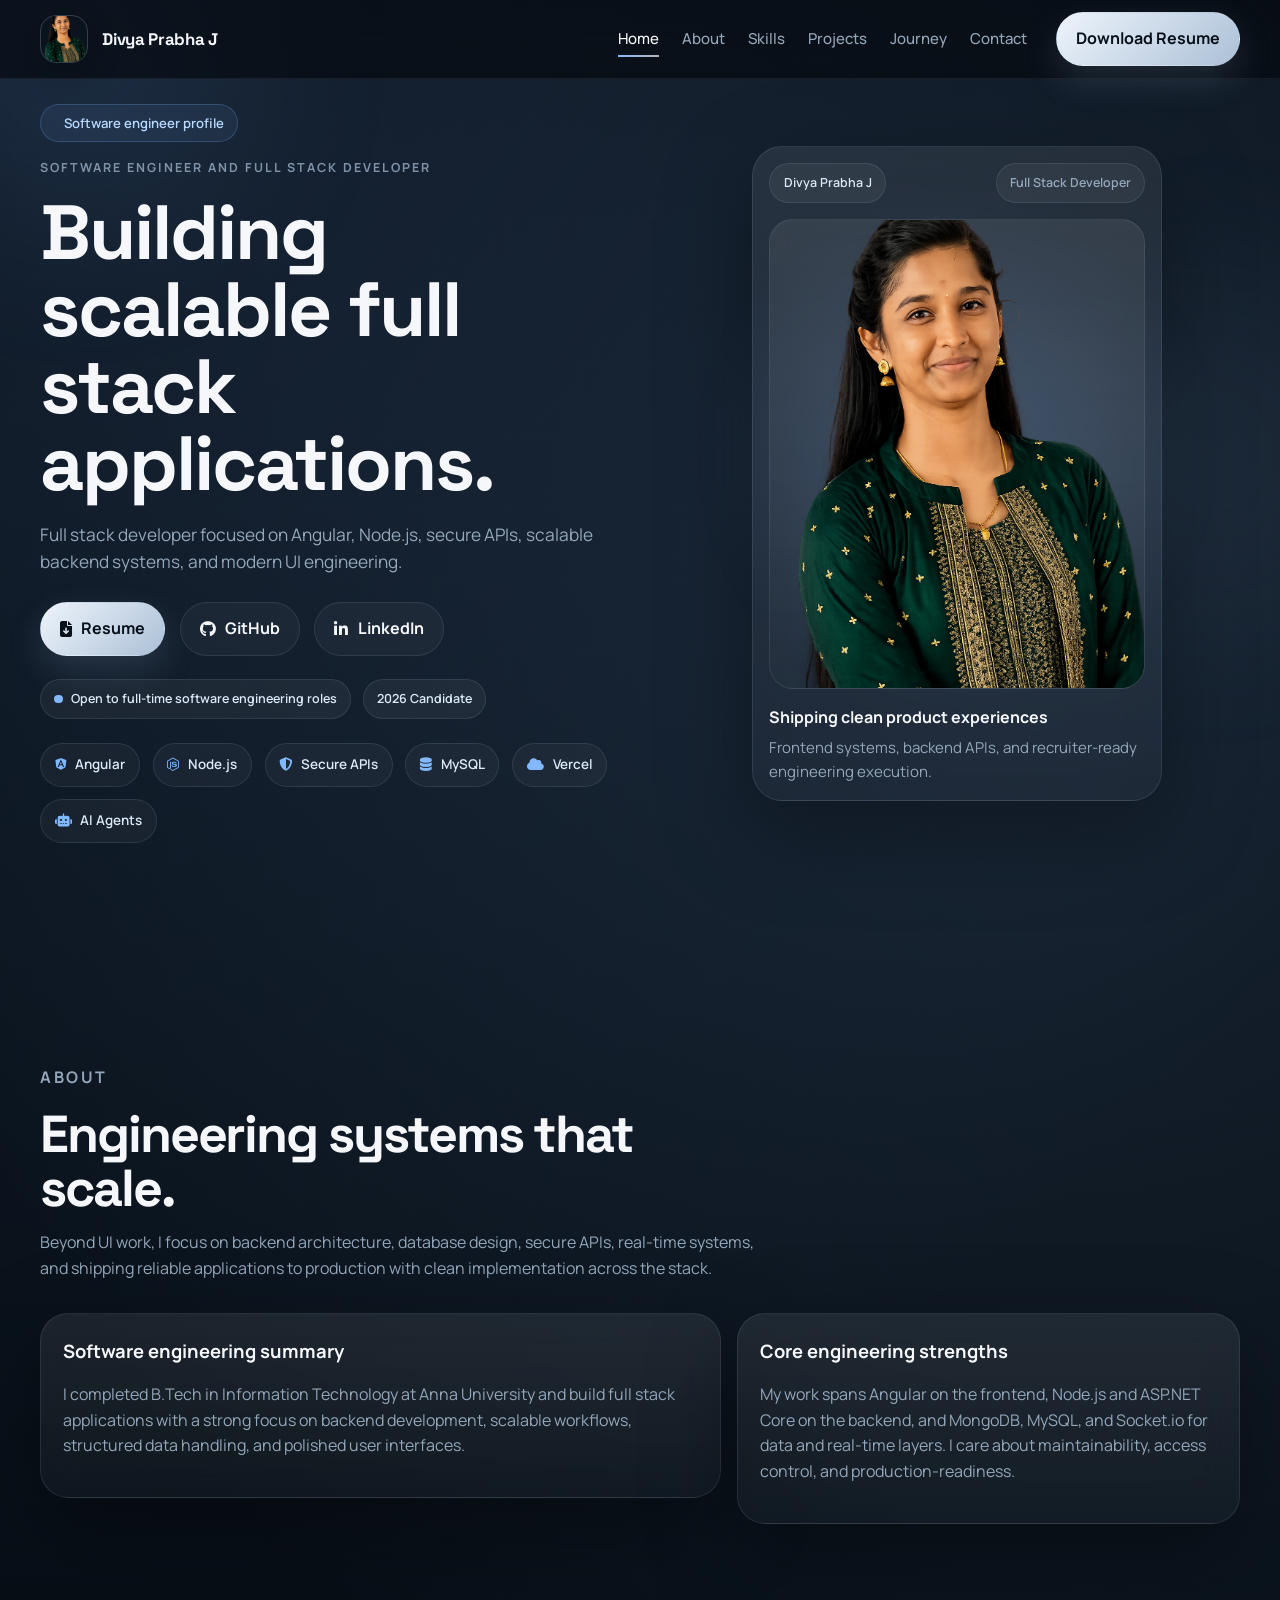
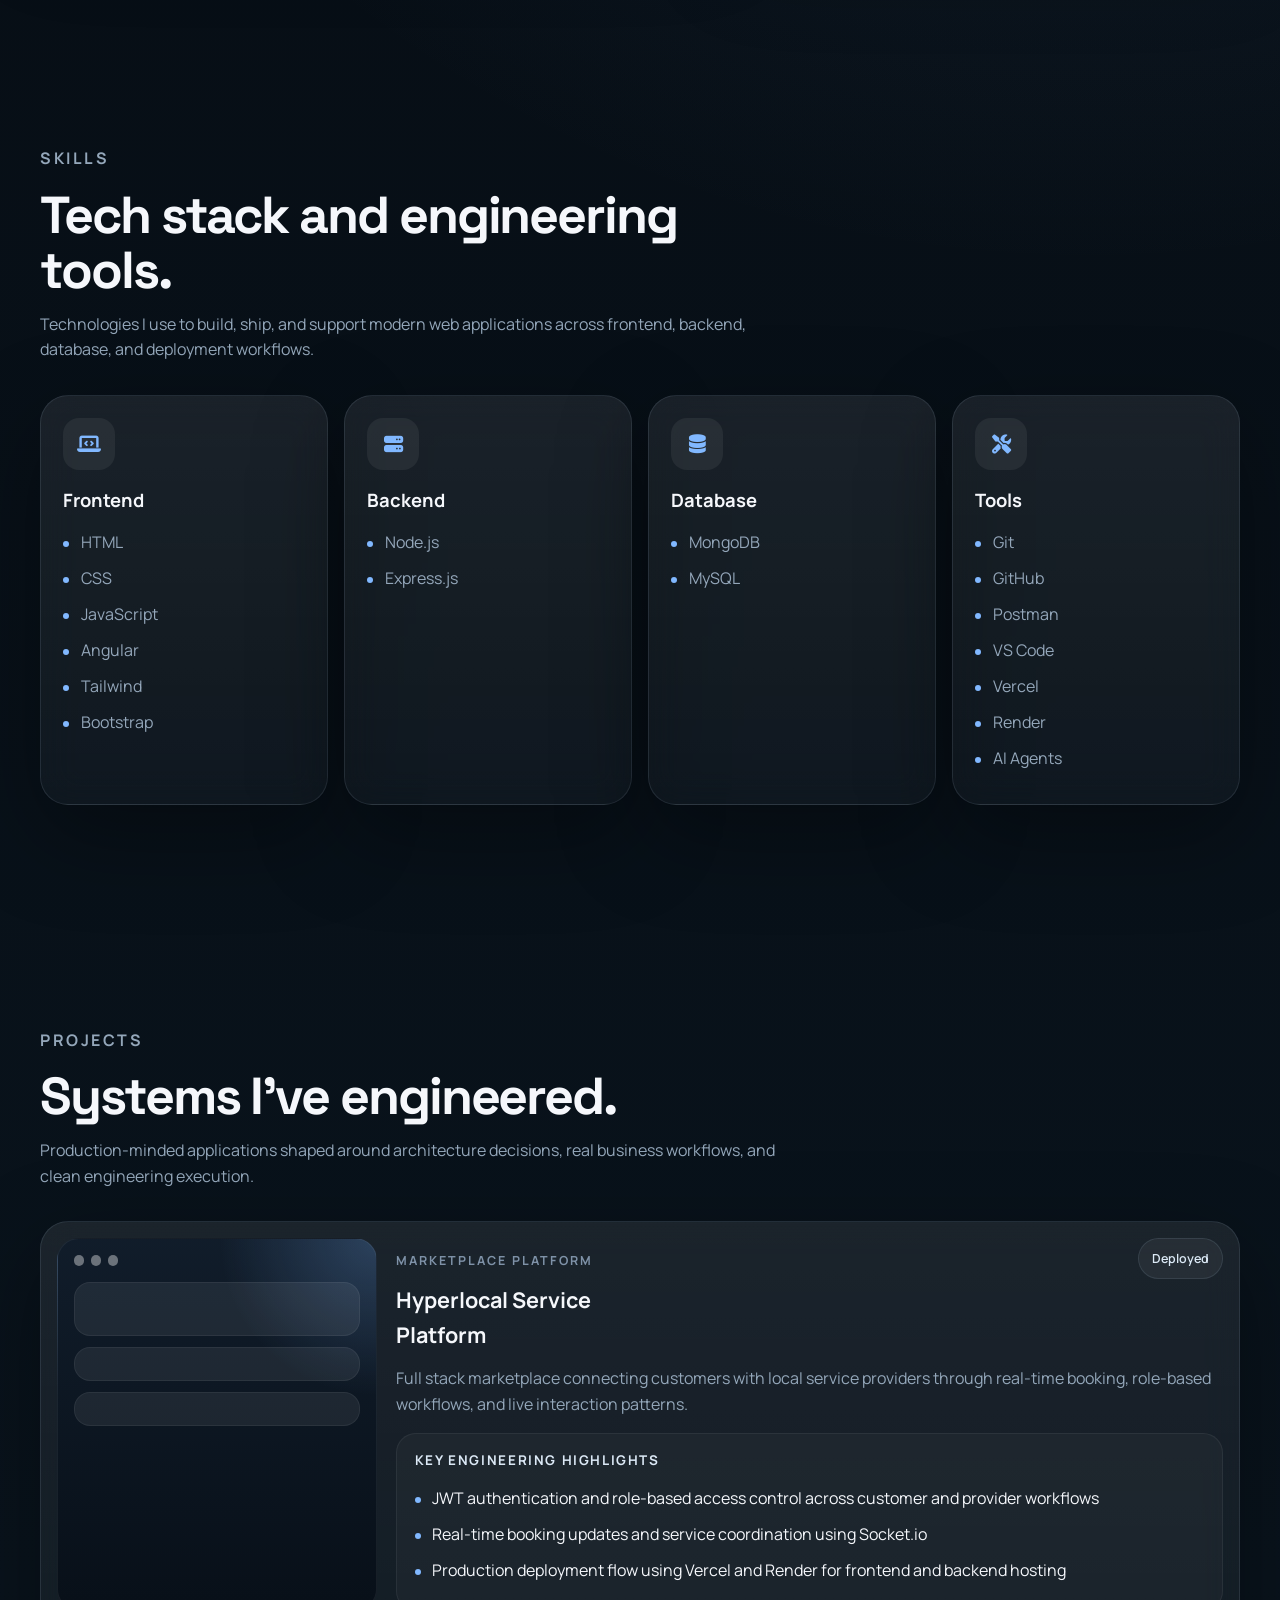
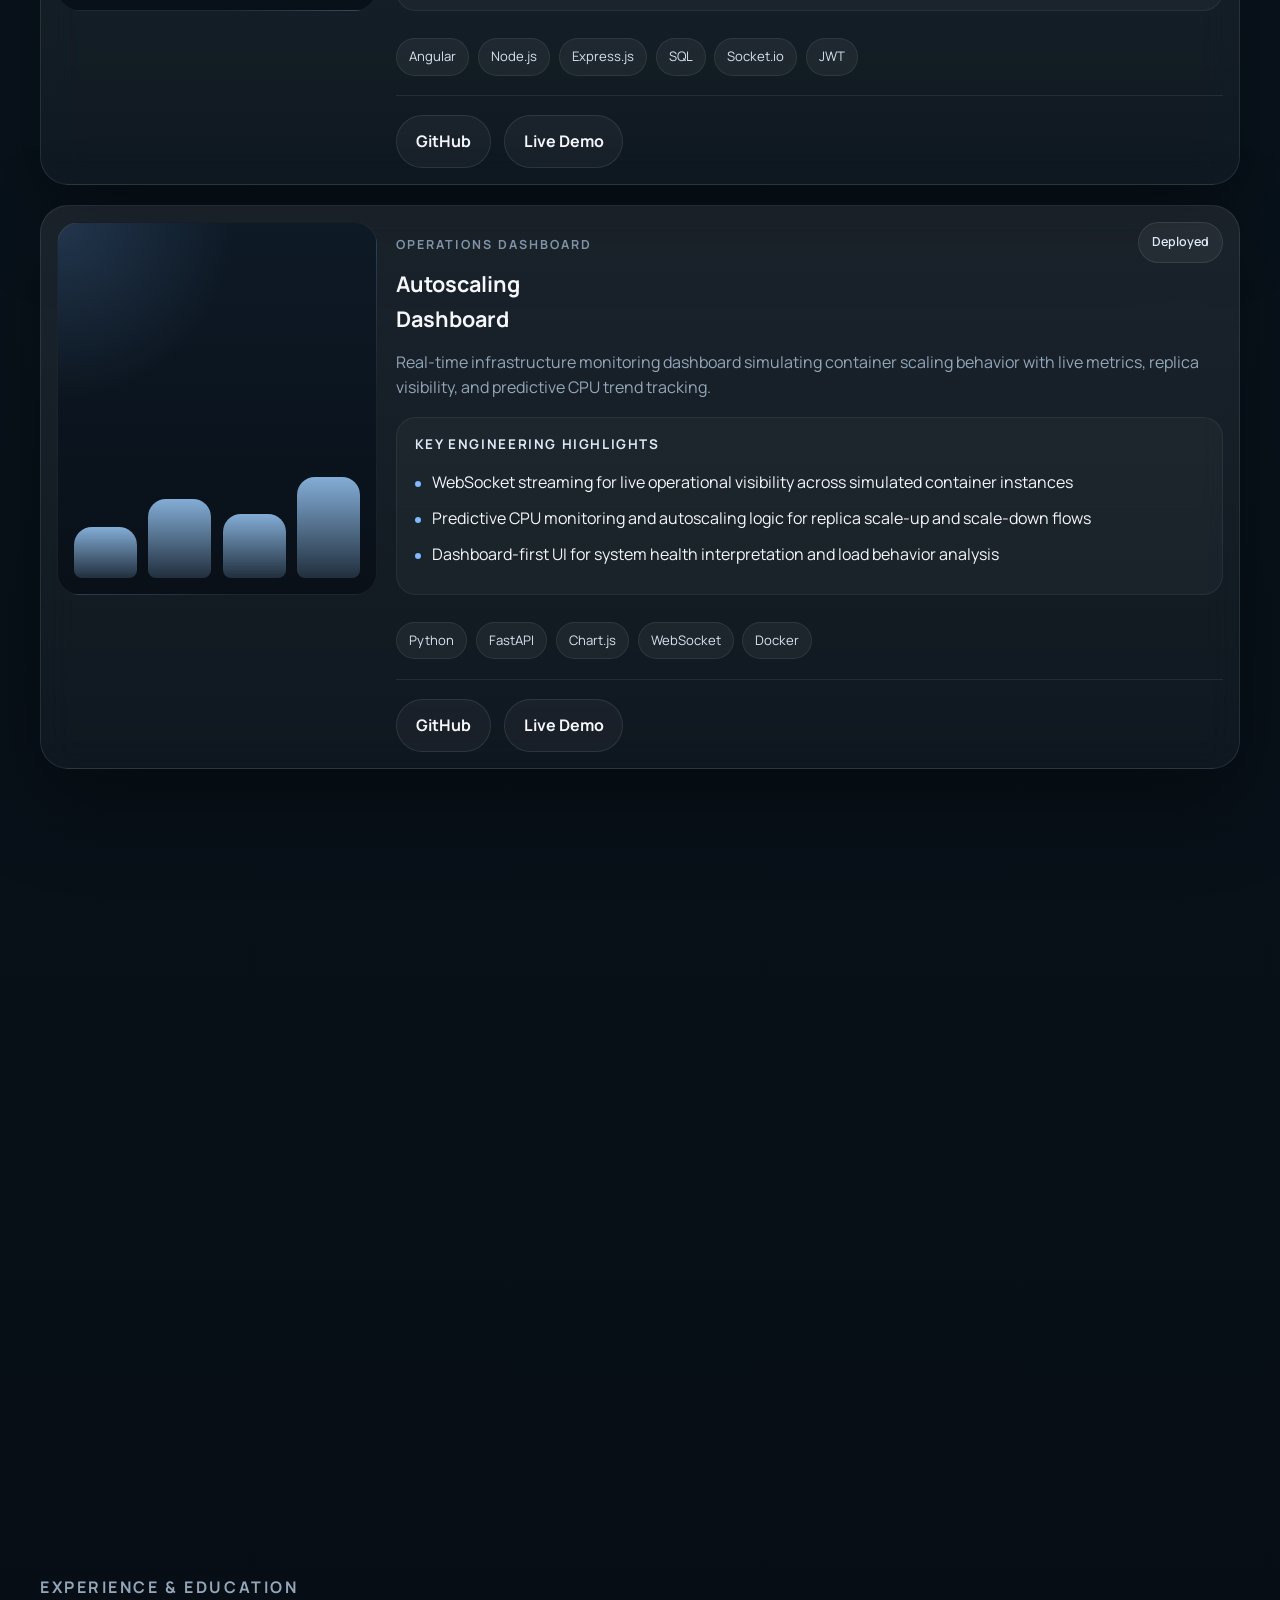
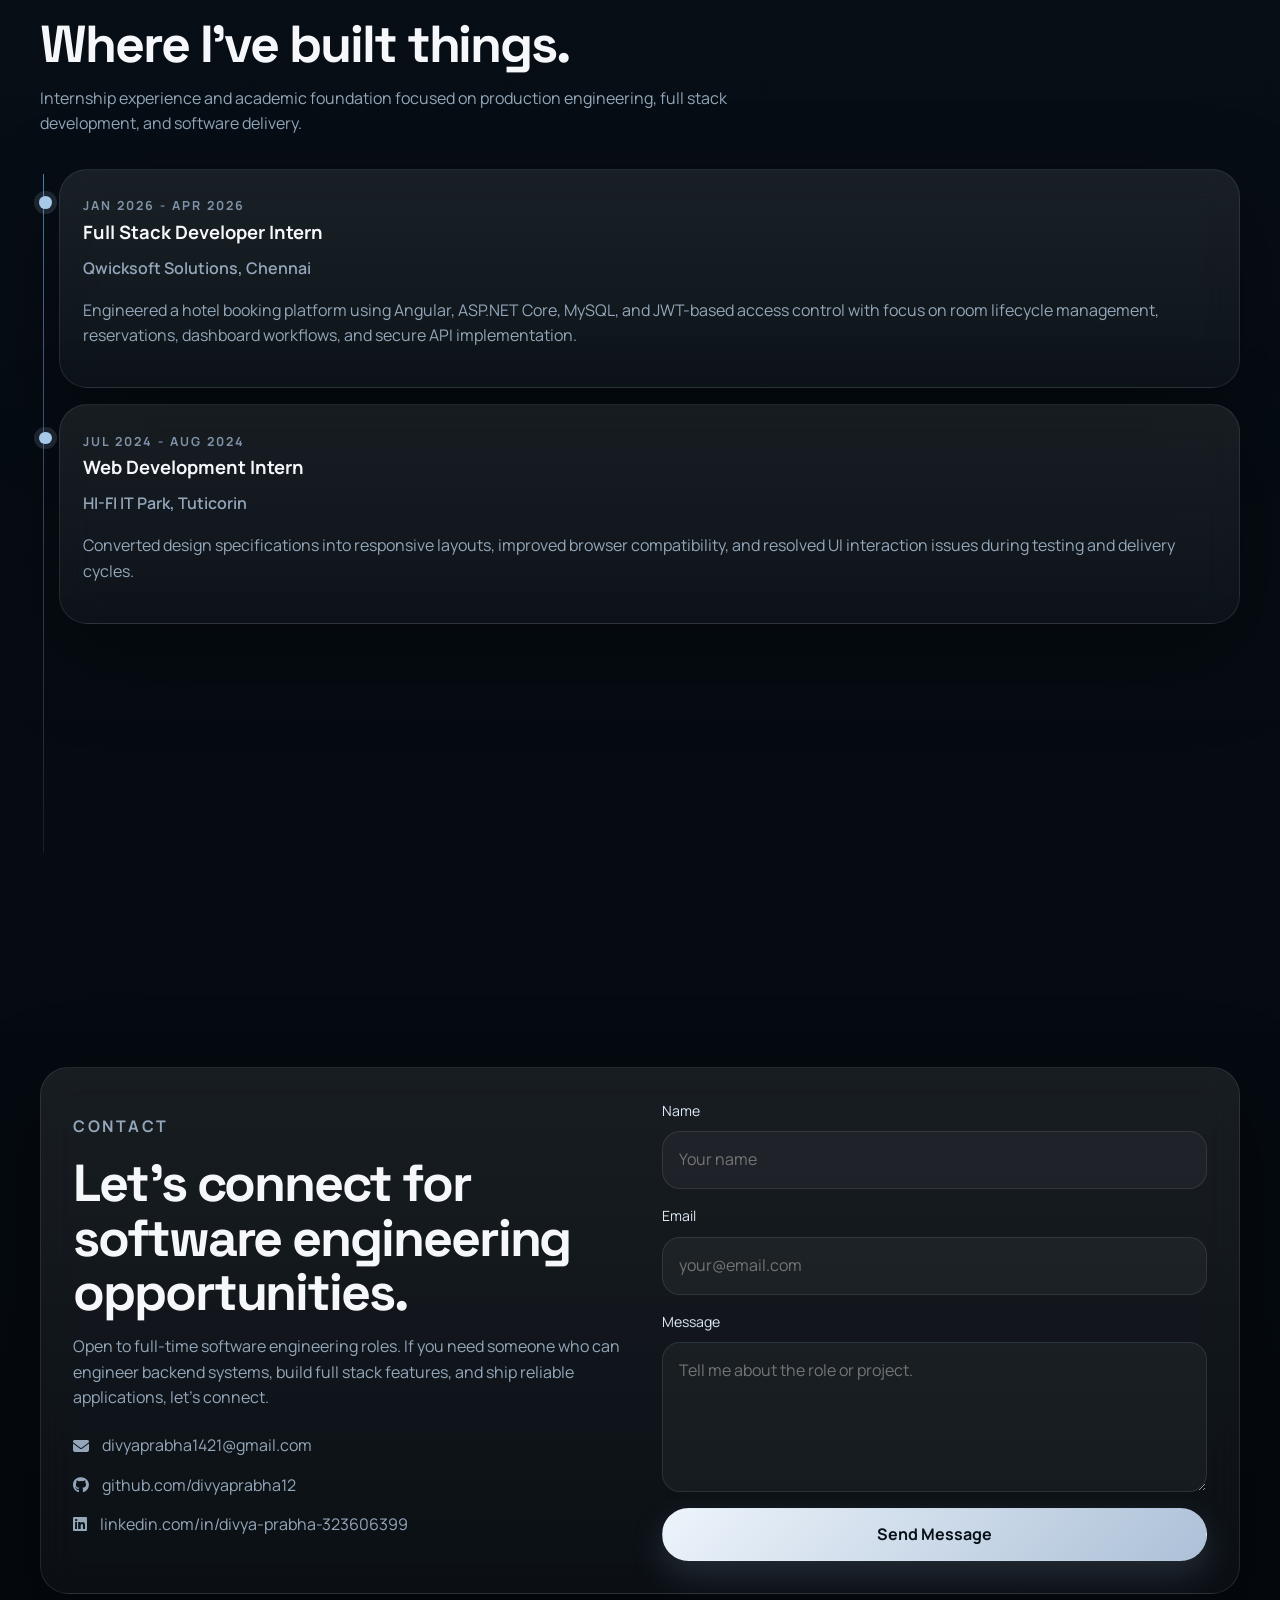
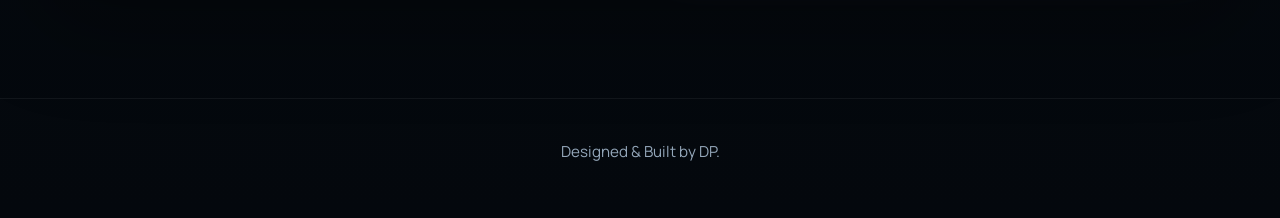
==== index.html @ 29bbc97f "Readme" ====
<!DOCTYPE html>
<html lang="en">
<head>
  <meta charset="UTF-8">
  <meta http-equiv="X-UA-Compatible" content="IE=edge">
  <meta name="viewport" content="width=device-width, initial-scale=1.0">
  <title>Divya Prabha J | Full Stack Developer</title>
  <meta name="description" content="Divya Prabha J is a Full Stack Developer building scalable web applications, clean interfaces, and recruiter-ready software engineering solutions.">
  <meta name="keywords" content="Divya Prabha J, Full Stack Developer, Software Engineer, Portfolio, HTML, CSS, JavaScript, Angular, Node.js">
  <meta name="author" content="Divya Prabha J">
  <meta name="robots" content="index, follow">
  <meta property="og:title" content="Divya Prabha J | Full Stack Developer">
  <meta property="og:description" content="Modern software engineering portfolio focused on full stack development, scalable applications, and premium product UI.">
  <meta property="og:type" content="website">
  <meta property="og:image" content="./assets/images/divya-prabha.png">
  <meta property="og:url" content="./">
  <link rel="preconnect" href="https://fonts.googleapis.com">
  <link rel="preconnect" href="https://fonts.gstatic.com" crossorigin>
  <link href="https://fonts.googleapis.com/css2?family=Manrope:wght@400;500;600;700;800&family=Space+Grotesk:wght@500;700&display=swap" rel="stylesheet">
  <link rel="stylesheet" href="https://cdnjs.cloudflare.com/ajax/libs/font-awesome/6.5.1/css/all.min.css" crossorigin="anonymous" referrerpolicy="no-referrer">
  <link rel="stylesheet" href="./assets/css/style.css">
</head>
<body>
  <div class="page-shell" aria-hidden="true">
    <div class="orb orb-one"></div>
    <div class="orb orb-two"></div>
    <div class="grid-fade"></div>
  </div>

  <header class="site-header">
    <nav class="navbar container" aria-label="Primary">
      <a class="brand" href="#home" aria-label="Divya Prabha J home">
        <span class="brand-avatar">
          <img src="./assets/images/divya-prabha.png" alt="Divya Prabha J">
        </span>
        <span class="brand-text">Divya Prabha J</span>
      </a>

      <button class="nav-toggle" type="button" aria-expanded="false" aria-controls="nav-menu" aria-label="Toggle navigation">
        <span></span>
        <span></span>
      </button>

      <div class="nav-panel" id="nav-menu">
        <ul class="nav-links">
          <li><a href="#home" class="nav-link active">Home</a></li>
          <li><a href="#about" class="nav-link">About</a></li>
          <li><a href="#skills" class="nav-link">Skills</a></li>
          <li><a href="#projects" class="nav-link">Projects</a></li>
          <li><a href="#journey" class="nav-link">Journey</a></li>
          <li><a href="#contact" class="nav-link">Contact</a></li>
        </ul>
        <a class="nav-cta" href="./DivyaPrabha.pdf" download>Download Resume</a>
      </div>
    </nav>
  </header>

  <main>
    <section class="hero section" id="home">
      <div class="container hero-layout">
        <div class="hero-copy">
          <div class="hero-badge reveal">
            <i class="fa-solid fa-sparkles" aria-hidden="true"></i>
            <span>Software engineer profile</span>
          </div>
          <p class="eyebrow reveal">Software Engineer and Full Stack Developer</p>
          <h1 class="reveal">Building scalable full stack applications.</h1>
          <p class="hero-intro reveal">
            Full stack developer focused on Angular, Node.js, secure APIs, scalable backend systems, and modern UI engineering.
          </p>

          <div class="hero-actions reveal">
            <a class="button button-primary" href="./DivyaPrabha.pdf" download>
              <i class="fa-solid fa-file-arrow-down" aria-hidden="true"></i>
              Resume
            </a>
            <a class="button button-secondary" href="https://github.com/divyaprabha12" target="_blank" rel="noreferrer">
              <i class="fa-brands fa-github" aria-hidden="true"></i>
              GitHub
            </a>
            <a class="button button-secondary" href="https://www.linkedin.com/in/divya-prabha-323606399/" target="_blank" rel="noreferrer">
              <i class="fa-brands fa-linkedin-in" aria-hidden="true"></i>
              LinkedIn
            </a>
          </div>

          <div class="hero-meta reveal">
            <span class="status-pill"><span class="status-dot"></span>Open to full-time software engineering roles</span>
            <span class="mini-badge">2026 Candidate</span>
          </div>

          <div class="hero-stack reveal">
            <span><i class="fa-brands fa-angular" aria-hidden="true"></i> Angular</span>
            <span><i class="fa-brands fa-node-js" aria-hidden="true"></i> Node.js</span>
            <span><i class="fa-solid fa-shield-halved" aria-hidden="true"></i> Secure APIs</span>
            <span><i class="fa-solid fa-database" aria-hidden="true"></i> MySQL</span>
            <span><i class="fa-solid fa-cloud" aria-hidden="true"></i> Vercel</span>
            <span><i class="fa-solid fa-robot" aria-hidden="true"></i> AI Agents</span>
          </div>
        </div>

        <div class="hero-visual reveal">
          <div class="hero-glow"></div>
          <div class="hero-portrait glass-card">
            <div class="hero-portrait-top">
              <span class="hero-chip">Divya Prabha J</span>
              <span class="hero-chip hero-chip-soft">Full Stack Developer</span>
            </div>
            <div class="hero-portrait-frame">
              <img src="./assets/images/divya-prabha.png" alt="Divya Prabha J profile photo">
            </div>
            <div class="hero-portrait-bottom">
              <div>
                <strong>Shipping clean product experiences</strong>
                <p>Frontend systems, backend APIs, and recruiter-ready engineering execution.</p>
              </div>
            </div>
          </div>
        </div>
      </div>
    </section>

    <section class="section" id="about">
      <div class="container">
        <div class="section-heading-wrap reveal">
          <p class="section-kicker">About</p>
          <h2>Engineering systems that scale.</h2>
          <p>
            Beyond UI work, I focus on backend architecture, database design, secure APIs, real-time systems, and shipping reliable applications to production with clean implementation across the stack.
          </p>
        </div>

        <div class="about-grid">
          <article class="glass-card reveal">
            <h3>Software engineering summary</h3>
            <p>
              I completed B.Tech in Information Technology at Anna University and build full stack applications with a strong focus on backend development, scalable workflows, structured data handling, and polished user interfaces.
            </p>
          </article>
          <article class="glass-card reveal">
            <h3>Core engineering strengths</h3>
            <p>
              My work spans Angular on the frontend, Node.js and ASP.NET Core on the backend, and MongoDB, MySQL, and Socket.io for data and real-time layers. I care about maintainability, access control, and production-readiness.
            </p>
          </article>
        </div>
      </div>
    </section>

    <section class="section" id="skills">
      <div class="container">
        <div class="section-heading-wrap reveal">
          <p class="section-kicker">Skills</p>
          <h2>Tech stack and engineering tools.</h2>
          <p>Technologies I use to build, ship, and support modern web applications across frontend, backend, database, and deployment workflows.</p>
        </div>

        <div class="skills-grid">
          <article class="skill-card glass-card reveal">
            <div class="skill-icon"><i class="fa-solid fa-laptop-code" aria-hidden="true"></i></div>
            <h3>Frontend</h3>
            <ul>
              <li>HTML</li>
              <li>CSS</li>
              <li>JavaScript</li>
              <li>Angular</li>
              <li>Tailwind</li>
              <li>Bootstrap</li>
            </ul>
          </article>
          <article class="skill-card glass-card reveal">
            <div class="skill-icon"><i class="fa-solid fa-server" aria-hidden="true"></i></div>
            <h3>Backend</h3>
            <ul>
              <li>Node.js</li>
              <li>Express.js</li>
            </ul>
          </article>
          <article class="skill-card glass-card reveal">
            <div class="skill-icon"><i class="fa-solid fa-database" aria-hidden="true"></i></div>
            <h3>Database</h3>
            <ul>
              <li>MongoDB</li>
              <li>MySQL</li>
            </ul>
          </article>
          <article class="skill-card glass-card reveal">
            <div class="skill-icon"><i class="fa-solid fa-screwdriver-wrench" aria-hidden="true"></i></div>
            <h3>Tools</h3>
            <ul>
              <li>Git</li>
              <li>GitHub</li>
              <li>Postman</li>
              <li>VS Code</li>
              <li>Vercel</li>
              <li>Render</li>
              <li>AI Agents</li>
            </ul>
          </article>
        </div>
      </div>
    </section>

    <section class="section" id="projects">
      <div class="container">
        <div class="section-heading-wrap reveal">
          <p class="section-kicker">Projects</p>
          <h2>Systems I've engineered.</h2>
          <p>Production-minded applications shaped around architecture decisions, real business workflows, and clean engineering execution.</p>
        </div>

        <div class="projects-grid">
          <article class="project-card glass-card reveal">
            <div class="project-preview preview-hyperlocal">
              <div class="preview-window">
                <span></span><span></span><span></span>
              </div>
              <div class="preview-bars">
                <div></div>
                <div></div>
                <div></div>
              </div>
            </div>
            <div class="project-main">
              <div class="project-copy">
                <div class="project-top">
                  <div>
                    <p class="project-label">Marketplace Platform</p>
                    <h3>Hyperlocal Service Platform</h3>
                  </div>
                  <span class="project-state">Deployed</span>
                </div>
                <p class="project-description">
                  Full stack marketplace connecting customers with local service providers through real-time booking, role-based workflows, and live interaction patterns.
                </p>
              </div>
              <div class="project-details">
                <p class="project-subtitle">Key engineering highlights</p>
                <ul class="feature-list">
                  <li>JWT authentication and role-based access control across customer and provider workflows</li>
                  <li>Real-time booking updates and service coordination using Socket.io</li>
                  <li>Production deployment flow using Vercel and Render for frontend and backend hosting</li>
                </ul>
              </div>
            </div>
            <div class="badge-row">
              <span>Angular</span>
              <span>Node.js</span>
              <span>Express.js</span>
              <span>SQL</span>
              <span>Socket.io</span>
              <span>JWT</span>
            </div>
            <div class="project-actions">
              <a class="button button-secondary" href="https://github.com/divyaprabha12/Hyperlocal-services" target="_blank" rel="noreferrer">GitHub</a>
              <a class="button button-ghost" href="https://hyperlocal-services.vercel.app/" target="_blank" rel="noreferrer">Live Demo</a>
            </div>
          </article>

          <article class="project-card glass-card reveal">
            <div class="project-preview preview-autoscaling">
              <div class="preview-chart">
                <span></span><span></span><span></span><span></span>
              </div>
            </div>
            <div class="project-main">
              <div class="project-copy">
                <div class="project-top">
                  <div>
                    <p class="project-label">Operations Dashboard</p>
                    <h3>Autoscaling Dashboard</h3>
                  </div>
                  <span class="project-state">Deployed</span>
                </div>
                <p class="project-description">
                  Real-time infrastructure monitoring dashboard simulating container scaling behavior with live metrics, replica visibility, and predictive CPU trend tracking.
                </p>
              </div>
              <div class="project-details">
                <p class="project-subtitle">Key engineering highlights</p>
                <ul class="feature-list">
                  <li>WebSocket streaming for live operational visibility across simulated container instances</li>
                  <li>Predictive CPU monitoring and autoscaling logic for replica scale-up and scale-down flows</li>
                  <li>Dashboard-first UI for system health interpretation and load behavior analysis</li>
                </ul>
              </div>
            </div>
            <div class="badge-row">
              <span>Python</span>
              <span>FastAPI</span>
              <span>Chart.js</span>
              <span>WebSocket</span>
              <span>Docker</span>
            </div>
            <div class="project-actions">
              <a class="button button-secondary" href="https://github.com/divyaprabha12/autoscaling-operations-dashboard" target="_blank" rel="noreferrer">GitHub</a>
              <a class="button button-ghost" href="https://autoscaling-operations-dashboard.onrender.com" target="_blank" rel="noreferrer">Live Demo</a>
            </div>
          </article>

          <article class="project-card glass-card reveal">
            <div class="project-preview preview-booking">
              <div class="preview-cards">
                <div></div>
                <div></div>
              </div>
            </div>
            <div class="project-main">
              <div class="project-copy">
                <div class="project-top">
                  <div>
                    <p class="project-label">Booking Platform</p>
                    <h3>Hotel Booking Engine</h3>
                  </div>
                  <span class="project-state">Shipped</span>
                </div>
                <p class="project-description">
                  Secure multi-role booking system built during internship work with structured room management, reservation workflows, and business-oriented dashboard flows.
                </p>
              </div>
              <div class="project-details">
                <p class="project-subtitle">Key engineering highlights</p>
                <ul class="feature-list">
                  <li>Role-based access control for admin, staff, and guest-level product workflows</li>
                  <li>MySQL schema design with stored procedures for efficient availability handling</li>
                  <li>Angular frontend paired with secure ASP.NET Core APIs for business operations</li>
                </ul>
              </div>
            </div>
            <div class="badge-row">
              <span>Angular</span>
              <span>ASP.NET Core</span>
              <span>C#</span>
              <span>MySQL</span>
              <span>JWT</span>
            </div>
            <div class="project-actions">
              <a class="button button-secondary" href="https://github.com/divyaprabha12" target="_blank" rel="noreferrer">GitHub</a>
              <a class="button button-ghost" href="./DivyaPrabha.pdf" target="_blank" rel="noreferrer">Case Study</a>
            </div>
          </article>
        </div>
      </div>
    </section>

    <section class="section" id="journey">
      <div class="container">
        <div class="section-heading-wrap reveal">
          <p class="section-kicker">Experience & Education</p>
          <h2>Where I've built things.</h2>
          <p>Internship experience and academic foundation focused on production engineering, full stack development, and software delivery.</p>
        </div>

        <div class="timeline">
          <article class="timeline-item glass-card reveal">
            <span class="timeline-year">Jan 2026 - Apr 2026</span>
            <h3>Full Stack Developer Intern</h3>
            <p class="timeline-meta">Qwicksoft Solutions, Chennai</p>
            <p>Engineered a hotel booking platform using Angular, ASP.NET Core, MySQL, and JWT-based access control with focus on room lifecycle management, reservations, dashboard workflows, and secure API implementation.</p>
          </article>

          <article class="timeline-item glass-card reveal">
            <span class="timeline-year">Jul 2024 - Aug 2024</span>
            <h3>Web Development Intern</h3>
            <p class="timeline-meta">HI-FI IT Park, Tuticorin</p>
            <p>Converted design specifications into responsive layouts, improved browser compatibility, and resolved UI interaction issues during testing and delivery cycles.</p>
          </article>

          <article class="timeline-item glass-card reveal">
            <span class="timeline-year">May 2026</span>
            <h3>B.Tech in Information Technology</h3>
            <p class="timeline-meta">Anna University</p>
            <p>Academic foundation in software engineering, information technology, web systems, and practical application development aligned with modern product teams.</p>
          </article>
        </div>
      </div>
    </section>

    <section class="section" id="contact">
      <div class="container">
        <div class="contact-shell glass-card reveal">
          <div class="contact-copy">
            <p class="section-kicker">Contact</p>
            <h2>Let's connect for software engineering opportunities.</h2>
            <p>Open to full-time software engineering roles. If you need someone who can engineer backend systems, build full stack features, and ship reliable applications, let's connect.</p>

            <div class="contact-list">
              <a href="mailto:divyaprabha1421@gmail.com">
                <i class="fa-solid fa-envelope" aria-hidden="true"></i>
                divyaprabha1421@gmail.com
              </a>
              <a href="https://github.com/divyaprabha12" target="_blank" rel="noreferrer">
                <i class="fa-brands fa-github" aria-hidden="true"></i>
                github.com/divyaprabha12
              </a>
              <a href="https://www.linkedin.com/in/divya-prabha-323606399/" target="_blank" rel="noreferrer">
                <i class="fa-brands fa-linkedin" aria-hidden="true"></i>
                linkedin.com/in/divya-prabha-323606399
              </a>
            </div>
          </div>

          <form class="contact-form" action="#" method="post">
            <label>
              <span>Name</span>
              <input type="text" name="name" placeholder="Your name">
            </label>
            <label>
              <span>Email</span>
              <input type="email" name="email" placeholder="your@email.com">
            </label>
            <label>
              <span>Message</span>
              <textarea name="message" placeholder="Tell me about the role or project."></textarea>
            </label>
            <button class="button button-primary" type="submit">Send Message</button>
          </form>
        </div>
      </div>
    </section>
  </main>

  <footer class="site-footer">
    <div class="container footer-inner">
      
      <p>Designed & Built by DP.</p>
    </div>
  </footer>

  <script src="./assets/js/script.js"></script>
</body>
</html>
---- assets/css/style.css ----
*,
*::before,
*::after {
  box-sizing: border-box;
}

:root {
  --bg: #07111a;
  --bg-alt: #0b1621;
  --surface: rgba(15, 25, 37, 0.78);
  --surface-soft: rgba(255, 255, 255, 0.04);
  --surface-strong: #0f1a27;
  --border: rgba(182, 203, 228, 0.12);
  --border-strong: rgba(182, 203, 228, 0.24);
  --text: #f5f7fb;
  --muted: #94a7ba;
  --accent: #dce9f6;
  --accent-soft: #7f92a8;
  --highlight: #81b8ff;
  --highlight-soft: rgba(129, 184, 255, 0.18);
  --shadow: 0 30px 90px rgba(0, 0, 0, 0.35);
  --radius-lg: 28px;
  --radius-md: 20px;
  --radius-sm: 14px;
  --container: 1200px;
  --nav-height: 78px;
  --transition: 220ms ease;
}

html {
  scroll-behavior: smooth;
}

body {
  margin: 0;
  font-family: "Manrope", sans-serif;
  color: var(--text);
  background:
    radial-gradient(circle at top left, rgba(87, 132, 194, 0.18), transparent 24%),
    radial-gradient(circle at 85% 10%, rgba(128, 177, 235, 0.14), transparent 20%),
    linear-gradient(180deg, #050a10 0%, #09131c 48%, #04080d 100%);
  line-height: 1.6;
  overflow-x: hidden;
}

body.menu-open {
  overflow: hidden;
}

img {
  display: block;
  max-width: 100%;
}

a {
  color: inherit;
  text-decoration: none;
}

button,
input,
textarea {
  font: inherit;
}

.page-shell {
  position: fixed;
  inset: 0;
  pointer-events: none;
  z-index: -1;
}

.orb {
  position: absolute;
  border-radius: 999px;
  filter: blur(90px);
  opacity: 0.5;
}

.orb-one {
  top: -100px;
  left: -80px;
  width: 320px;
  height: 320px;
  background: rgba(108, 159, 226, 0.22);
}

.orb-two {
  top: 280px;
  right: -100px;
  width: 340px;
  height: 340px;
  background: rgba(150, 181, 219, 0.12);
}

.grid-fade {
  position: absolute;
  inset: 0;
  background-image: linear-gradient(rgba(255, 255, 255, 0.03) 1px, transparent 1px),
    linear-gradient(90deg, rgba(255, 255, 255, 0.03) 1px, transparent 1px);
  background-size: 72px 72px;
  mask-image: radial-gradient(circle at center, black 35%, transparent 88%);
  opacity: 0.3;
}

.container {
  width: min(var(--container), calc(100% - 2rem));
  margin: 0 auto;
}

.section {
  padding: 6rem 0;
  scroll-margin-top: calc(var(--nav-height) + 18px);
}

.glass-card {
  background: linear-gradient(180deg, rgba(255, 255, 255, 0.08), rgba(255, 255, 255, 0.03));
  border: 1px solid var(--border);
  box-shadow: var(--shadow);
  backdrop-filter: blur(18px);
  -webkit-backdrop-filter: blur(18px);
}

.site-header {
  position: fixed;
  top: 0;
  left: 0;
  right: 0;
  z-index: 50;
  border-bottom: 1px solid rgba(255, 255, 255, 0.06);
  background: rgba(5, 10, 16, 0.68);
  backdrop-filter: blur(18px);
  -webkit-backdrop-filter: blur(18px);
}

.navbar {
  min-height: var(--nav-height);
  display: flex;
  align-items: center;
  justify-content: space-between;
  gap: 1.5rem;
}

.brand {
  display: inline-flex;
  align-items: center;
  gap: 0.9rem;
  font-family: "Space Grotesk", sans-serif;
}

.brand-avatar {
  width: 48px;
  height: 48px;
  overflow: hidden;
  border-radius: 16px;
  border: 1px solid var(--border-strong);
  box-shadow: 0 14px 32px rgba(0, 0, 0, 0.24);
}

.brand-avatar img {
  width: 100%;
  height: 100%;
  object-fit: cover;
}

.brand-text {
  font-size: 1.05rem;
  font-weight: 700;
  letter-spacing: -0.02em;
}

.nav-panel {
  display: flex;
  align-items: center;
  gap: 1.8rem;
}

.nav-links {
  display: flex;
  align-items: center;
  gap: 1.45rem;
  padding: 0;
  margin: 0;
  list-style: none;
}

.nav-link {
  position: relative;
  color: var(--muted);
  font-size: 0.94rem;
  font-weight: 500;
  transition: color var(--transition);
}

.nav-link::after {
  content: "";
  position: absolute;
  left: 0;
  bottom: -0.5rem;
  width: 100%;
  height: 2px;
  transform: scaleX(0);
  transform-origin: left;
  background: linear-gradient(90deg, var(--highlight), rgba(255, 255, 255, 0.7));
  transition: transform var(--transition);
}

.nav-link:hover,
.nav-link.active {
  color: var(--text);
}

.nav-link:hover::after,
.nav-link.active::after {
  transform: scaleX(1);
}

.nav-cta,
.button {
  display: inline-flex;
  align-items: center;
  justify-content: center;
  gap: 0.6rem;
  min-height: 46px;
  padding: 0.8rem 1.18rem;
  border-radius: 999px;
  border: 1px solid transparent;
  font-weight: 700;
  transition: transform var(--transition), border-color var(--transition), background var(--transition), color var(--transition), box-shadow var(--transition);
}

.nav-cta,
.button-primary {
  background: linear-gradient(135deg, #edf4fb 0%, #acc0d7 100%);
  color: #08111a;
  box-shadow: 0 14px 34px rgba(146, 172, 199, 0.18);
}

.button-secondary,
.button-ghost {
  background: rgba(255, 255, 255, 0.04);
  border-color: var(--border);
  color: var(--text);
}

.nav-cta:hover,
.button:hover {
  transform: translateY(-2px);
}

.button-secondary:hover,
.button-ghost:hover {
  border-color: var(--border-strong);
  background: rgba(255, 255, 255, 0.07);
}

.nav-toggle {
  display: none;
  width: 48px;
  height: 48px;
  border: 1px solid var(--border);
  border-radius: 14px;
  background: rgba(255, 255, 255, 0.04);
  color: var(--text);
  cursor: pointer;
}

.nav-toggle span {
  display: block;
  width: 18px;
  height: 2px;
  margin: 0.28rem auto;
  background: currentColor;
  transition: transform var(--transition), opacity var(--transition);
}

.hero {
  min-height: 100vh;
  display: flex;
  align-items: center;
  padding-top: calc(var(--nav-height) + 2.5rem);
}

.hero-layout {
  display: grid;
  gap: 2.5rem;
  align-items: center;
}

.hero-copy {
  max-width: 620px;
}

.hero-badge {
  display: inline-flex;
  align-items: center;
  gap: 0.6rem;
  padding: 0.48rem 0.84rem;
  border-radius: 999px;
  border: 1px solid rgba(129, 184, 255, 0.22);
  background: rgba(129, 184, 255, 0.08);
  color: #b8d9ff;
  font-size: 0.82rem;
  font-weight: 600;
}

.eyebrow,
.section-kicker,
.project-label,
.timeline-year {
  color: var(--accent-soft);
  text-transform: uppercase;
  letter-spacing: 0.16em;
  font-size: 0.78rem;
  font-weight: 700;
}

.hero .eyebrow {
  margin: 1rem 0 0;
}

.hero-copy h1,
.section-heading-wrap h2,
.contact-copy h2 {
  margin: 0;
  font-family: "Space Grotesk", sans-serif;
  letter-spacing: -0.04em;
}

.hero-copy h1 {
  margin-top: 1rem;
  font-size: clamp(2rem, 6vw, 5.5rem);
  line-height: 1;
  letter-spacing: -2px;
  max-width: 9.8ch;
}

.hero-intro,
.section-heading-wrap p,
.contact-copy p,
.timeline-item p,
.project-description,
.skill-card li,
.about-grid p {
  color: var(--muted);
}

.hero-intro {
  max-width: 35rem;
  margin: 1.2rem 0 0;
  font-size: 1.08rem;
}

.hero-actions {
  display: flex;
  flex-wrap: wrap;
  gap: 0.9rem;
  margin-top: 1.65rem;
}

.hero-meta {
  display: flex;
  flex-wrap: wrap;
  gap: 0.75rem;
  margin-top: 1.45rem;
}

.status-pill,
.mini-badge,
.project-state,
.hero-chip,
.hero-chip-soft {
  display: inline-flex;
  align-items: center;
  gap: 0.5rem;
  padding: 0.58rem 0.82rem;
  border-radius: 999px;
  border: 1px solid var(--border);
  background: rgba(255, 255, 255, 0.05);
  color: var(--accent);
  font-size: 0.78rem;
  font-weight: 600;
}

.hero-stack {
  display: flex;
  flex-wrap: wrap;
  gap: 0.8rem;
  margin-top: 1.5rem;
}

.hero-stack span {
  display: inline-flex;
  align-items: center;
  gap: 0.55rem;
  padding: 0.62rem 0.85rem;
  border-radius: 999px;
  border: 1px solid var(--border);
  background: rgba(255, 255, 255, 0.04);
  color: var(--accent);
  font-size: 0.84rem;
  font-weight: 600;
}

.hero-stack i,
.skill-icon i {
  color: var(--highlight);
}

.status-dot {
  width: 0.55rem;
  height: 0.55rem;
  border-radius: 50%;
  background: var(--highlight);
  box-shadow: 0 0 0 0 rgba(129, 184, 255, 0.46);
  animation: pulse 2.2s infinite;
}

@keyframes pulse {
  0% { box-shadow: 0 0 0 0 rgba(129, 184, 255, 0.46); }
  70% { box-shadow: 0 0 0 10px rgba(129, 184, 255, 0); }
  100% { box-shadow: 0 0 0 0 rgba(129, 184, 255, 0); }
}

.hero-visual {
  position: relative;
  min-height: 580px;
  display: flex;
  align-items: center;
  justify-content: center;
  padding: 2.5rem 2.25rem;
}

.hero-glow {
  position: absolute;
  inset: 12% 10% 18% 10%;
  border-radius: 999px;
  background: radial-gradient(circle, rgba(129, 184, 255, 0.22) 0%, rgba(129, 184, 255, 0) 72%);
  filter: blur(24px);
}

.hero-portrait {
  position: relative;
  z-index: 2;
  width: min(410px, 100%);
  padding: 1rem;
  border-radius: 30px;
  margin: 0 auto;
}

.hero-portrait-top,
.hero-portrait-bottom {
  display: flex;
  align-items: center;
  justify-content: space-between;
  gap: 0.75rem;
}

.hero-chip-soft {
  color: var(--muted);
}

.hero-portrait-frame {
  margin: 1rem 0;
  overflow: hidden;
  border-radius: 24px;
  border: 1px solid rgba(255, 255, 255, 0.08);
  background: linear-gradient(180deg, rgba(255, 255, 255, 0.08), rgba(255, 255, 255, 0.02));
}

.hero-portrait-frame img {
  width: 100%;
  aspect-ratio: 4 / 5;
  object-fit: cover;
}

.hero-portrait-bottom strong {
  display: block;
  margin-bottom: 0.35rem;
  font-size: 1rem;
}

.hero-portrait-bottom p {
  margin: 0;
  color: var(--muted);
  font-size: 0.94rem;
}

.section-heading-wrap {
  max-width: 46rem;
  margin-bottom: 2rem;
}

.section-heading-wrap h2,
.contact-copy h2 {
  margin-top: 0.5rem;
  font-size: clamp(2rem, 5vw, 3.25rem);
  line-height: 1.05;
}

.section-heading-wrap p,
.contact-copy p {
  margin-top: 0.9rem;
  font-size: 1rem;
}

.about-grid,
.skills-grid,
.projects-grid,
.contact-shell,
.timeline {
  display: grid;
  gap: 1rem;
}

.about-grid article,
.skill-card,
.project-card,
.timeline-item,
.contact-shell {
  border-radius: var(--radius-lg);
}

.about-grid article,
.skill-card,
.timeline-item {
  padding: 1.4rem;
}

.skill-card,
.project-card,
.timeline-item,
.about-grid article {
  transition: transform var(--transition), border-color var(--transition), background var(--transition);
}

.skill-card:hover,
.project-card:hover,
.timeline-item:hover,
.about-grid article:hover {
  transform: translateY(-5px);
  border-color: var(--border-strong);
}

.skill-icon {
  width: 52px;
  height: 52px;
  display: grid;
  place-items: center;
  border-radius: 16px;
  margin-bottom: 1rem;
  background: rgba(255, 255, 255, 0.06);
  font-size: 1.2rem;
}

.skill-card h3,
.about-grid h3,
.project-card h3,
.timeline-item h3 {
  margin: 0 0 0.9rem;
  font-size: 1.15rem;
}

.skill-card ul,
.feature-list {
  list-style: none;
  padding: 0;
  margin: 0;
}

.skill-card li,
.feature-list li {
  position: relative;
  padding-left: 1.1rem;
  margin-bottom: 0.65rem;
}

.skill-card li::before,
.feature-list li::before {
  content: "";
  position: absolute;
  left: 0;
  top: 0.68rem;
  width: 0.38rem;
  height: 0.38rem;
  border-radius: 50%;
  background: var(--highlight);
}

.project-card {
  padding: 1rem;
  display: flex;
  flex-direction: column;
}

.project-preview {
  position: relative;
  min-height: 180px;
  overflow: hidden;
  border-radius: 22px;
  border: 1px solid rgba(255, 255, 255, 0.06);
  background: linear-gradient(180deg, rgba(255, 255, 255, 0.08), rgba(255, 255, 255, 0.02));
}

.preview-hyperlocal {
  background:
    radial-gradient(circle at top right, rgba(129, 184, 255, 0.24), transparent 32%),
    linear-gradient(180deg, rgba(17, 29, 43, 0.98), rgba(8, 16, 25, 0.98));
}

.preview-autoscaling {
  background:
    radial-gradient(circle at top left, rgba(129, 184, 255, 0.18), transparent 36%),
    linear-gradient(180deg, rgba(14, 26, 39, 0.98), rgba(9, 16, 24, 0.98));
}

.preview-booking {
  background:
    radial-gradient(circle at 20% 20%, rgba(180, 210, 240, 0.16), transparent 28%),
    linear-gradient(180deg, rgba(16, 25, 37, 0.98), rgba(9, 14, 22, 0.98));
}

.preview-window {
  display: flex;
  gap: 0.4rem;
  padding: 1rem;
}

.preview-window span {
  width: 0.65rem;
  height: 0.65rem;
  border-radius: 50%;
  background: rgba(255, 255, 255, 0.38);
}

.preview-bars {
  padding: 0 1rem 1rem;
}

.preview-bars div,
.preview-cards div {
  border-radius: 16px;
  background: rgba(255, 255, 255, 0.07);
  border: 1px solid rgba(255, 255, 255, 0.06);
}

.preview-bars div:nth-child(1) {
  height: 54px;
}

.preview-bars div:nth-child(2),
.preview-bars div:nth-child(3) {
  height: 34px;
  margin-top: 0.7rem;
}

.preview-chart {
  position: absolute;
  inset: auto 1rem 1rem 1rem;
  display: flex;
  align-items: end;
  gap: 0.7rem;
  height: 110px;
}

.preview-chart span {
  flex: 1;
  border-radius: 18px 18px 8px 8px;
  background: linear-gradient(180deg, rgba(158, 207, 255, 0.82), rgba(158, 207, 255, 0.16));
}

.preview-chart span:nth-child(1) { height: 46%; }
.preview-chart span:nth-child(2) { height: 72%; }
.preview-chart span:nth-child(3) { height: 58%; }
.preview-chart span:nth-child(4) { height: 92%; }

.preview-cards {
  display: grid;
  gap: 0.8rem;
  padding: 1rem;
}

.preview-cards div:nth-child(1) {
  height: 72px;
}

.preview-cards div:nth-child(2) {
  height: 62px;
}

.project-main {
  display: grid;
  gap: 1rem;
  margin-top: 1rem;
}

.project-top {
  display: flex;
  align-items: flex-start;
  justify-content: space-between;
  gap: 1rem;
}

.project-card h3 {
  margin: 0.4rem 0 0;
  max-width: 14ch;
  font-size: 1.35rem;
}

.project-description {
  margin: 0.85rem 0 0;
}

.project-details {
  padding: 1rem 1.1rem;
  border-radius: 20px;
  background: rgba(255, 255, 255, 0.03);
  border: 1px solid rgba(255, 255, 255, 0.06);
}

.project-subtitle {
  margin: 0 0 0.9rem;
  color: var(--accent);
  font-size: 0.84rem;
  font-weight: 700;
  letter-spacing: 0.12em;
  text-transform: uppercase;
}

.badge-row {
  display: flex;
  flex-wrap: wrap;
  gap: 0.55rem;
  margin-top: 1rem;
}

.badge-row span {
  padding: 0.45rem 0.75rem;
  border-radius: 999px;
  background: rgba(255, 255, 255, 0.05);
  border: 1px solid rgba(255, 255, 255, 0.08);
  color: #d7e4f0;
  font-size: 0.82rem;
}

.project-actions {
  display: flex;
  flex-wrap: wrap;
  gap: 0.8rem;
  margin-top: auto;
  padding-top: 1.2rem;
  border-top: 1px solid rgba(255, 255, 255, 0.08);
}

.timeline {
  position: relative;
  padding-left: 1.2rem;
}

.timeline::before {
  content: "";
  position: absolute;
  left: 0.2rem;
  top: 0.35rem;
  bottom: 0.35rem;
  width: 1px;
  background: linear-gradient(180deg, rgba(129, 184, 255, 0.66), rgba(255, 255, 255, 0.08));
}

.timeline-item {
  position: relative;
}

.timeline-item::before {
  content: "";
  position: absolute;
  left: -1.3rem;
  top: 1.65rem;
  width: 0.8rem;
  height: 0.8rem;
  border-radius: 50%;
  background: #a8c8e8;
  box-shadow: 0 0 0 5px rgba(168, 200, 232, 0.14);
}

.timeline-meta {
  margin: -0.35rem 0 0.7rem;
  color: var(--accent);
  font-weight: 600;
}

.contact-shell {
  padding: 1.5rem;
}

.contact-list {
  display: grid;
  gap: 0.85rem;
  margin-top: 1.4rem;
}

.contact-list a {
  display: inline-flex;
  align-items: center;
  gap: 0.8rem;
  color: var(--muted);
  transition: color var(--transition);
}

.contact-list a:hover {
  color: var(--text);
}

.contact-form {
  display: grid;
  gap: 1rem;
}

.contact-form label {
  display: grid;
  gap: 0.55rem;
}

.contact-form span {
  font-size: 0.88rem;
  color: var(--accent);
}

.contact-form input,
.contact-form textarea {
  width: 100%;
  border: 1px solid var(--border);
  border-radius: 18px;
  background: rgba(255, 255, 255, 0.04);
  padding: 0.95rem 1rem;
  color: var(--text);
  outline: none;
  transition: border-color var(--transition), background var(--transition);
}

.contact-form input:focus,
.contact-form textarea:focus {
  border-color: var(--border-strong);
  background: rgba(255, 255, 255, 0.06);
}

.contact-form textarea {
  min-height: 150px;
  resize: vertical;
}

.site-footer {
  padding: 1.6rem 0 2.4rem;
  border-top: 1px solid rgba(255, 255, 255, 0.06);
}

.footer-inner {
  text-align: center;
  display: center;
  flex-direction: column;
  gap: 0.2rem;
  color: var(--muted);
  font-size: 0.95rem;
}

.reveal {
  opacity: 0;
  transform: translateY(24px);
  transition: opacity 650ms ease, transform 650ms ease;
}

.reveal.is-visible {
  opacity: 1;
  transform: translateY(0);
}

@media (min-width: 768px) {
  .section {
    padding: 6.5rem 0;
  }

  .hero-layout {
    grid-template-columns: minmax(0, 1fr) minmax(340px, 0.95fr);
  }

  .about-grid,
  .contact-shell {
    grid-template-columns: 1.15fr 0.85fr;
    align-items: start;
  }

  .skills-grid {
    grid-template-columns: repeat(2, minmax(0, 1fr));
  }

  .projects-grid {
    grid-template-columns: 1fr;
    gap: 1.25rem;
  }

  .project-card {
    display: grid;
    grid-template-columns: minmax(260px, 320px) minmax(0, 1fr);
    gap: 1.2rem;
    align-items: stretch;
  }

  .project-preview {
    min-height: 100%;
  }

  .project-main {
    margin-top: 0;
    align-content: start;
  }

  .project-actions {
    grid-column: 2;
  }

  .badge-row {
    grid-column: 2;
    margin-top: 0.5rem;
  }
}

@media (min-width: 1100px) {
  .skills-grid {
    grid-template-columns: repeat(4, minmax(0, 1fr));
  }

  .projects-grid {
    grid-template-columns: 1fr;
  }

  .contact-shell {
    grid-template-columns: 1fr 0.95fr;
    padding: 2rem;
  }
}

@media (max-width: 767px) {
  .nav-toggle {
    display: inline-block;
  }

  .nav-panel {
    position: absolute;
    top: calc(100% + 0.75rem);
    left: 1rem;
    right: 1rem;
    display: none;
    flex-direction: column;
    align-items: stretch;
    padding: 1rem;
    border-radius: 24px;
    border: 1px solid var(--border);
    background: rgba(6, 12, 19, 0.95);
    box-shadow: var(--shadow);
    backdrop-filter: blur(18px);
    -webkit-backdrop-filter: blur(18px);
  }

  .nav-panel.is-open {
    display: flex;
  }

  .nav-links {
    flex-direction: column;
    align-items: flex-start;
    gap: 1rem;
  }

  .nav-cta {
    width: 100%;
  }

  .nav-toggle[aria-expanded="true"] span:first-child {
    transform: translateY(4.8px) rotate(45deg);
  }

  .nav-toggle[aria-expanded="true"] span:last-child {
    transform: translateY(-4.8px) rotate(-45deg);
  }

  .hero {
    min-height: auto;
    display: block;
    padding-top: calc(var(--nav-height) + 2rem);
  }

  .hero-layout {
    grid-template-columns: 1fr;
  }

  .hero-copy h1 {
    max-width: 100%;
    font-size: clamp(2.6rem, 11vw, 4rem);
  }

  .hero-intro {
    max-width: 100%;
  }

  .hero-visual {
    min-height: auto;
    margin-top: 1rem;
    padding: 0;
  }

  .hero-portrait {
    width: 100%;
  }

  .project-top {
    flex-direction: column;
  }

  .projects-grid {
    grid-template-columns: 1fr;
  }

  .project-card {
    grid-template-columns: 1fr;
  }

  .project-actions,
  .badge-row {
    grid-column: auto;
  }
}

@media (prefers-reduced-motion: reduce) {
  html {
    scroll-behavior: auto;
  }

  *,
  *::before,
  *::after {
    animation: none !important;
    transition: none !important;
  }

  .reveal {
    opacity: 1;
    transform: none;
  }
}
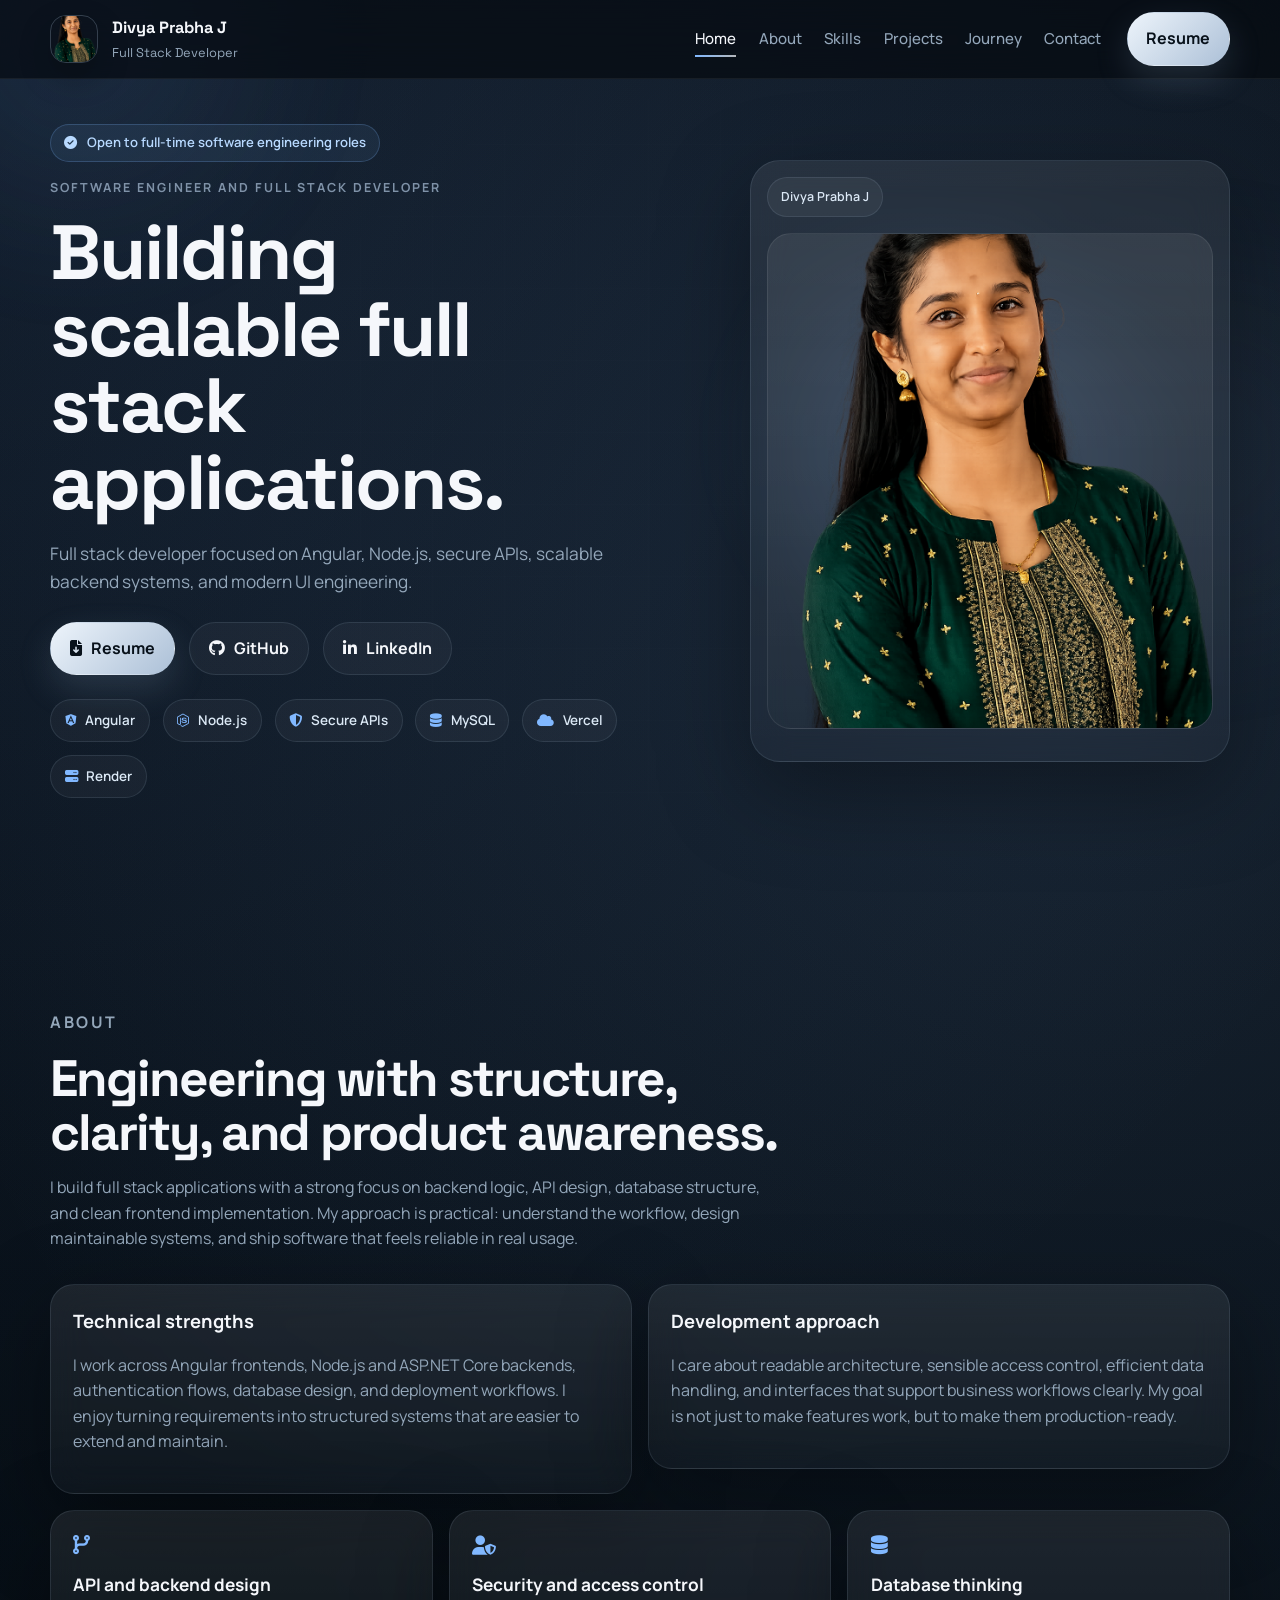
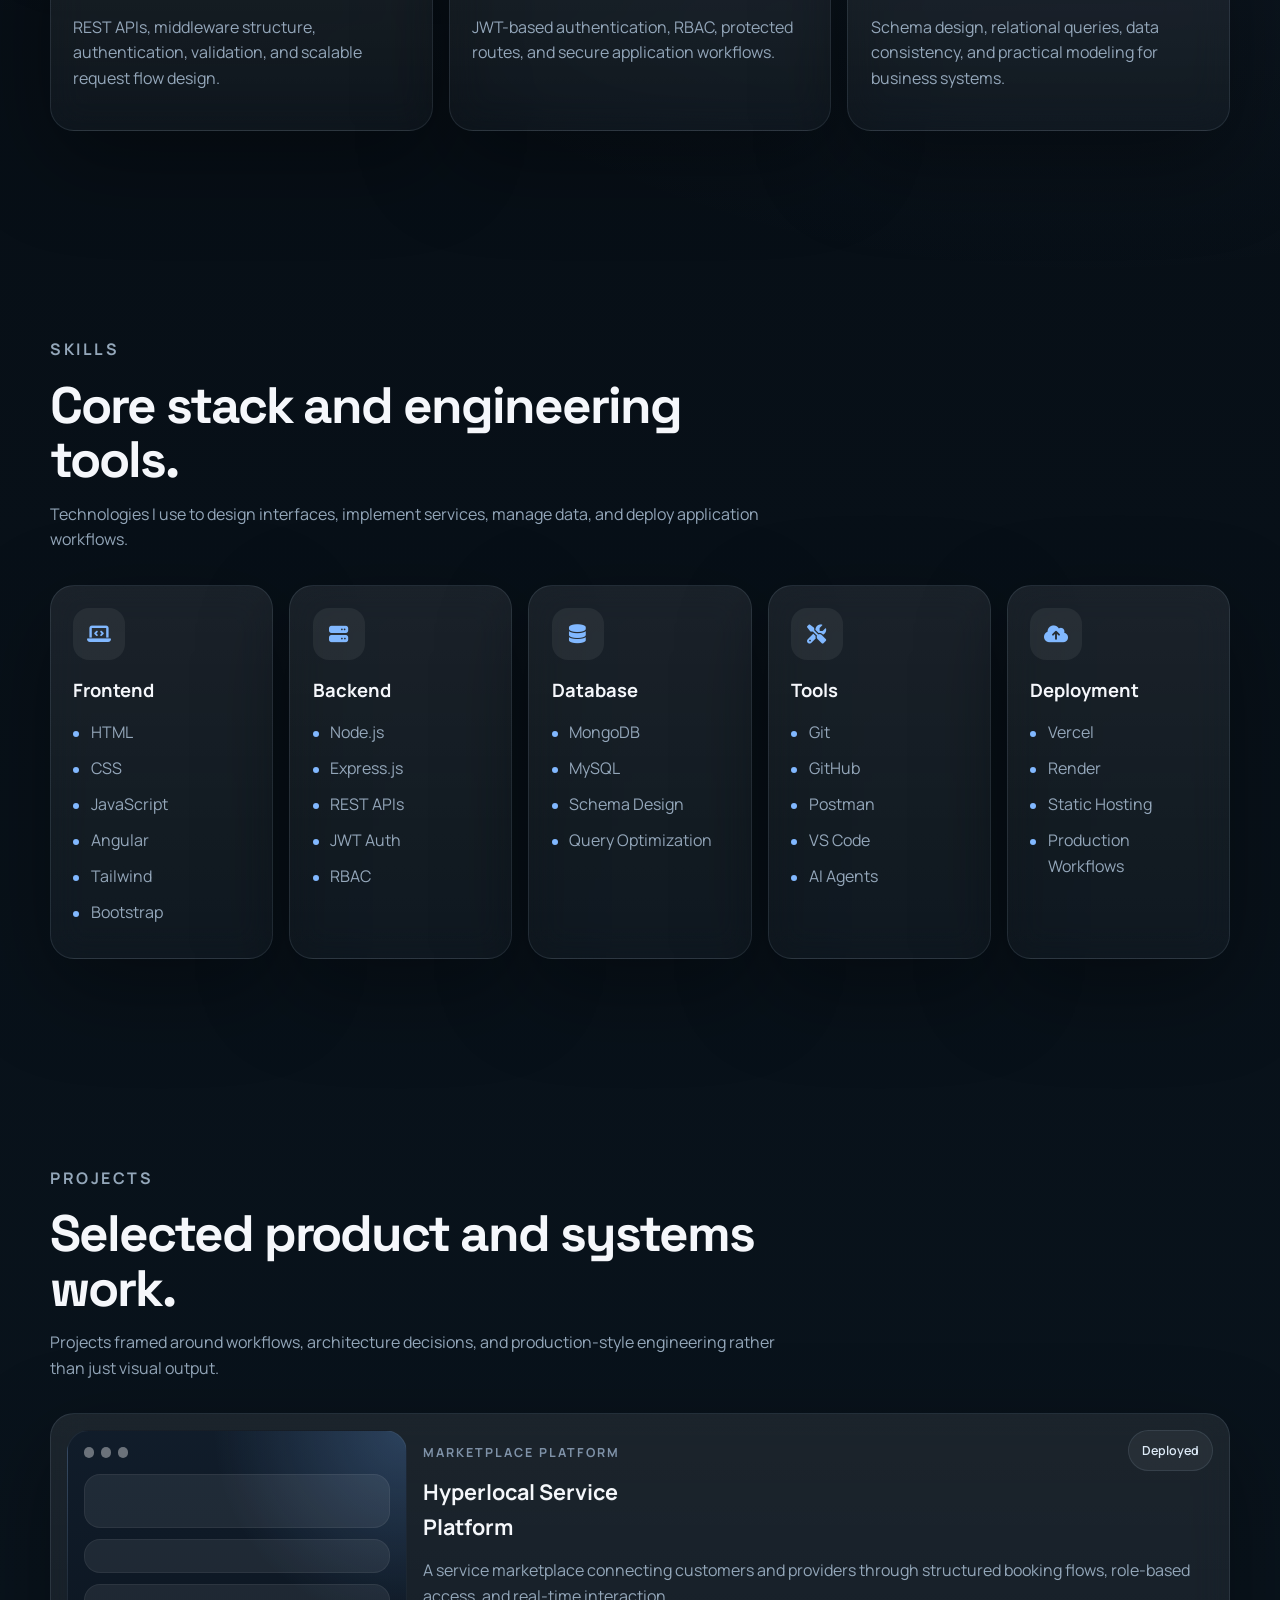
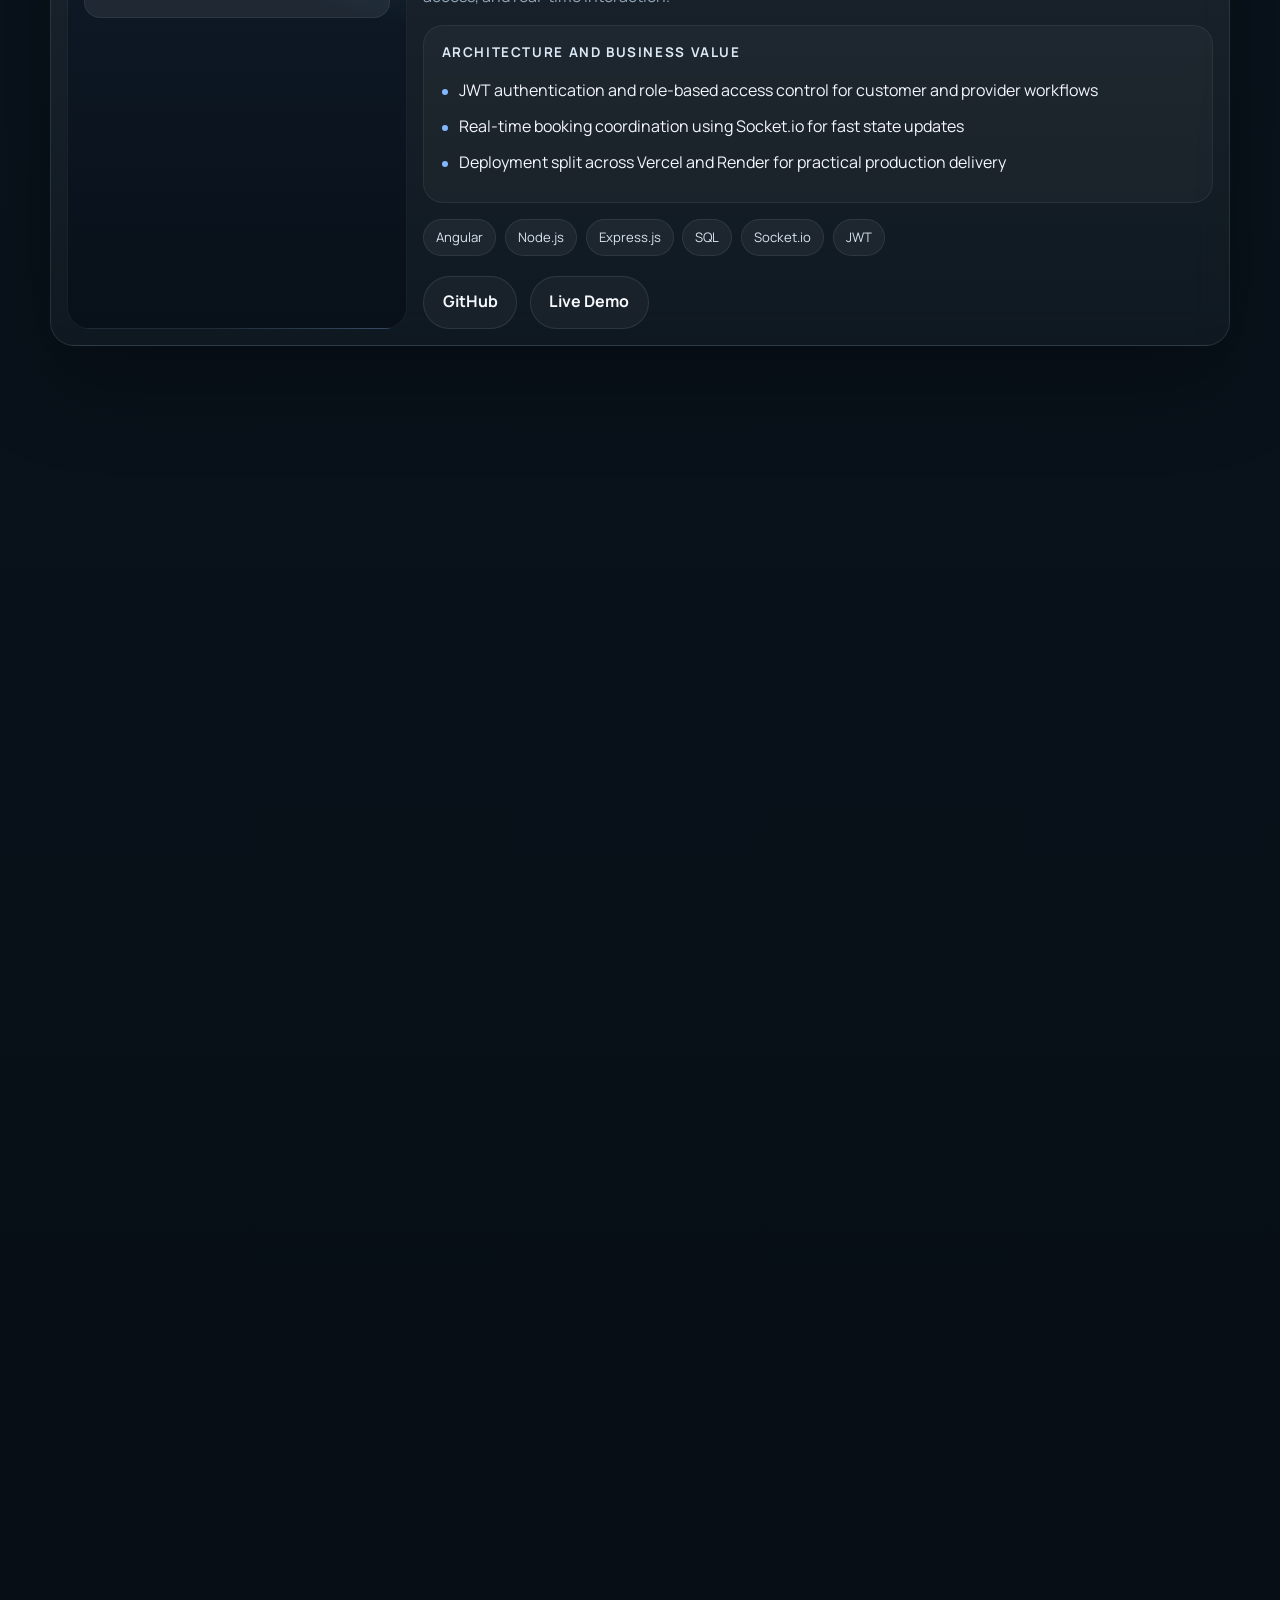
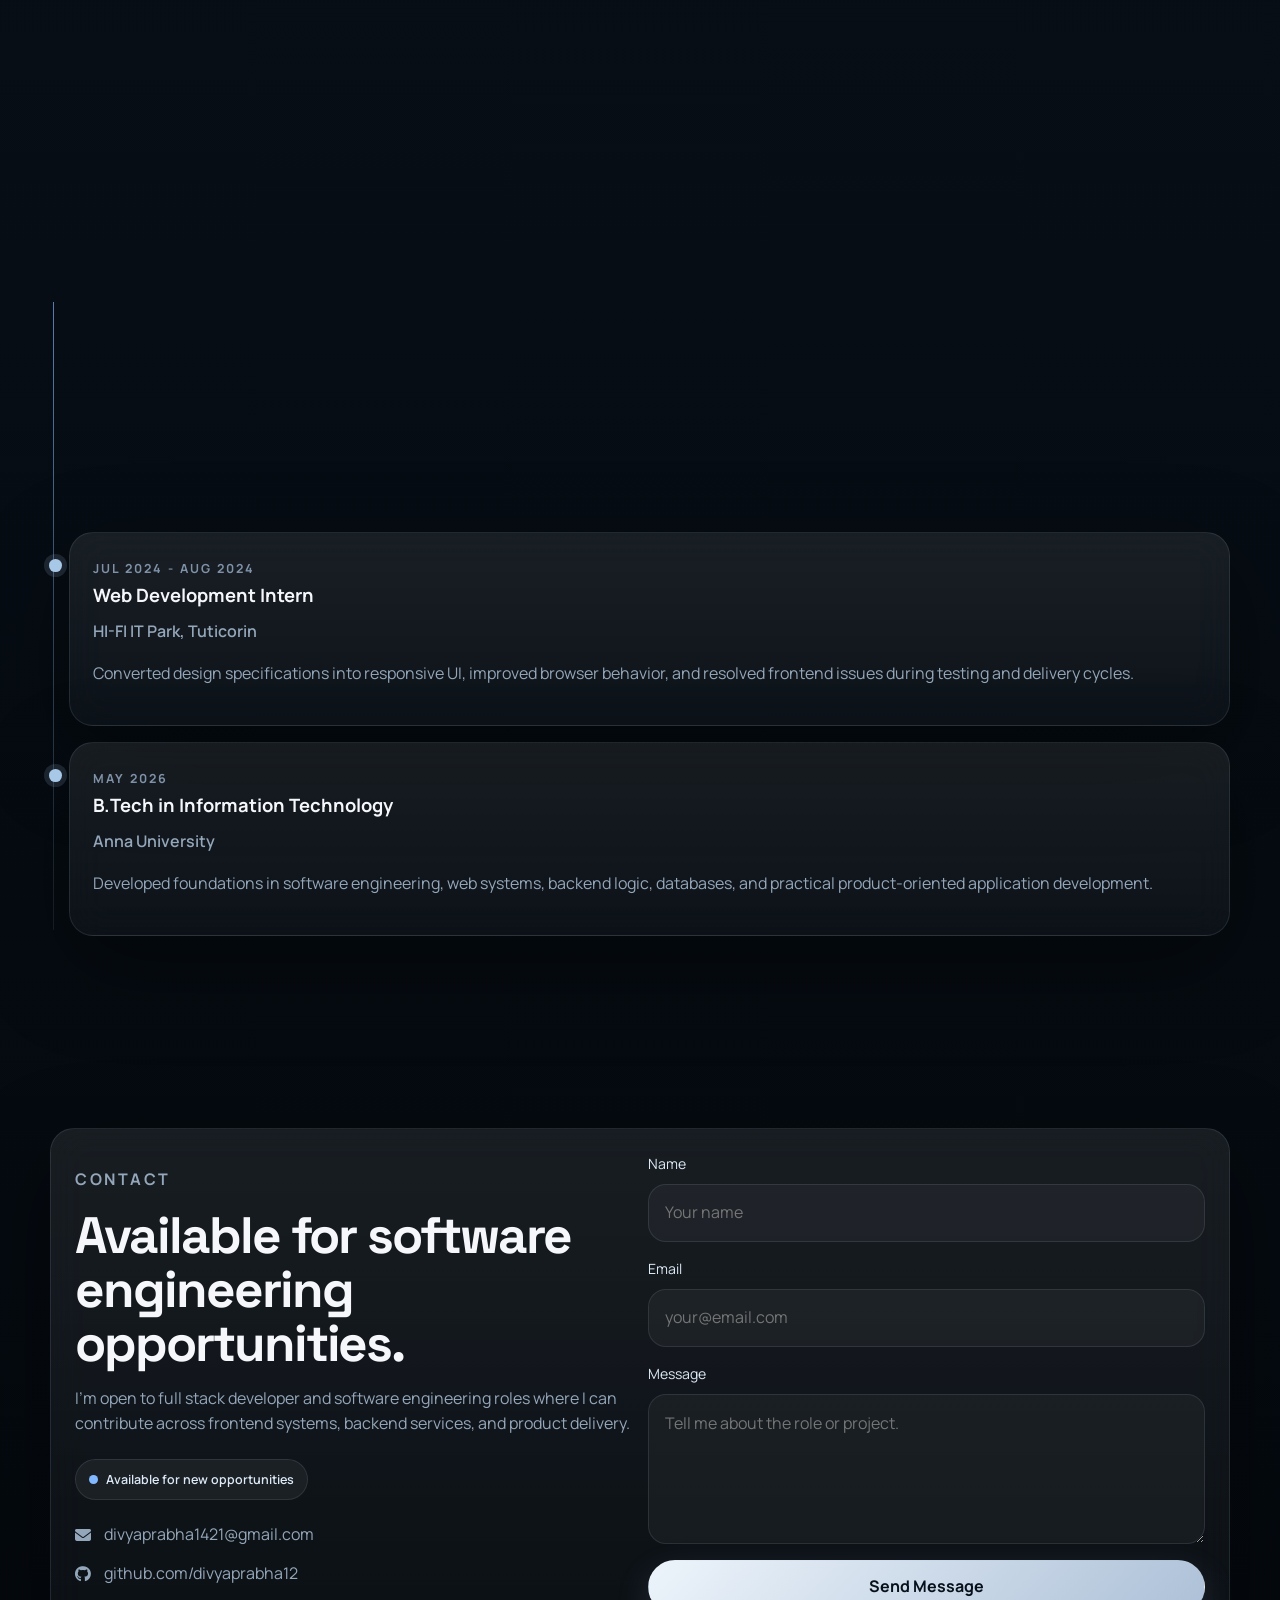
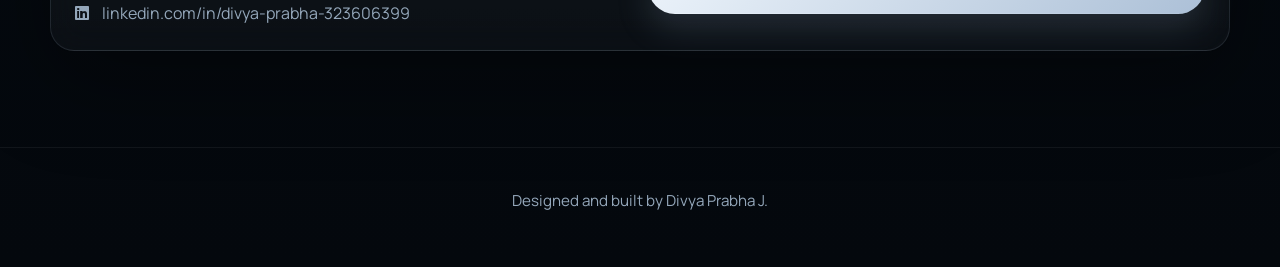
==== commit 2257241f: "changing the projecct" ====
--- a/index.html
+++ b/index.html
@@ -5,12 +5,12 @@
   <meta http-equiv="X-UA-Compatible" content="IE=edge">
   <meta name="viewport" content="width=device-width, initial-scale=1.0">
   <title>Divya Prabha J | Full Stack Developer</title>
-  <meta name="description" content="Divya Prabha J is a Full Stack Developer building scalable web applications, clean interfaces, and recruiter-ready software engineering solutions.">
-  <meta name="keywords" content="Divya Prabha J, Full Stack Developer, Software Engineer, Portfolio, HTML, CSS, JavaScript, Angular, Node.js">
+  <meta name="description" content="Divya Prabha J is a full stack developer focused on Angular, Node.js, secure APIs, scalable backend systems, and modern UI engineering.">
+  <meta name="keywords" content="Divya Prabha J, Full Stack Developer, Software Engineer, Angular, Node.js, Portfolio">
   <meta name="author" content="Divya Prabha J">
   <meta name="robots" content="index, follow">
   <meta property="og:title" content="Divya Prabha J | Full Stack Developer">
-  <meta property="og:description" content="Modern software engineering portfolio focused on full stack development, scalable applications, and premium product UI.">
+  <meta property="og:description" content="Production-ready software engineer portfolio with premium SaaS-style design.">
   <meta property="og:type" content="website">
   <meta property="og:image" content="./assets/images/divya-prabha.png">
   <meta property="og:url" content="./">
@@ -22,8 +22,8 @@
 </head>
 <body>
   <div class="page-shell" aria-hidden="true">
-    <div class="orb orb-one"></div>
-    <div class="orb orb-two"></div>
+    <div class="orb orb-left"></div>
+    <div class="orb orb-right"></div>
     <div class="grid-fade"></div>
   </div>
 
@@ -33,7 +33,10 @@
         <span class="brand-avatar">
           <img src="./assets/images/divya-prabha.png" alt="Divya Prabha J">
         </span>
-        <span class="brand-text">Divya Prabha J</span>
+        <span class="brand-copy">
+          <strong>Divya Prabha J</strong>
+          <span>Full Stack Developer</span>
+        </span>
       </a>
 
       <button class="nav-toggle" type="button" aria-expanded="false" aria-controls="nav-menu" aria-label="Toggle navigation">
@@ -50,7 +53,7 @@
           <li><a href="#journey" class="nav-link">Journey</a></li>
           <li><a href="#contact" class="nav-link">Contact</a></li>
         </ul>
-        <a class="nav-cta" href="./DivyaPrabha.pdf" download>Download Resume</a>
+        <a class="nav-cta" href="./DivyaPrabha.pdf" download>Resume</a>
       </div>
     </nav>
   </header>
@@ -60,8 +63,8 @@
       <div class="container hero-layout">
         <div class="hero-copy">
           <div class="hero-badge reveal">
-            <i class="fa-solid fa-sparkles" aria-hidden="true"></i>
-            <span>Software engineer profile</span>
+            <i class="fa-solid fa-circle-check" aria-hidden="true"></i>
+            <span>Open to full-time software engineering roles</span>
           </div>
           <p class="eyebrow reveal">Software Engineer and Full Stack Developer</p>
           <h1 class="reveal">Building scalable full stack applications.</h1>
@@ -84,38 +87,30 @@
             </a>
           </div>
 
-          <div class="hero-meta reveal">
-            <span class="status-pill"><span class="status-dot"></span>Open to full-time software engineering roles</span>
-            <span class="mini-badge">2026 Candidate</span>
-          </div>
-
           <div class="hero-stack reveal">
             <span><i class="fa-brands fa-angular" aria-hidden="true"></i> Angular</span>
             <span><i class="fa-brands fa-node-js" aria-hidden="true"></i> Node.js</span>
             <span><i class="fa-solid fa-shield-halved" aria-hidden="true"></i> Secure APIs</span>
             <span><i class="fa-solid fa-database" aria-hidden="true"></i> MySQL</span>
             <span><i class="fa-solid fa-cloud" aria-hidden="true"></i> Vercel</span>
-            <span><i class="fa-solid fa-robot" aria-hidden="true"></i> AI Agents</span>
+            <span><i class="fa-solid fa-server" aria-hidden="true"></i> Render</span>
           </div>
         </div>
 
         <div class="hero-visual reveal">
           <div class="hero-glow"></div>
-          <div class="hero-portrait glass-card">
-            <div class="hero-portrait-top">
-              <span class="hero-chip">Divya Prabha J</span>
-              <span class="hero-chip hero-chip-soft">Full Stack Developer</span>
-            </div>
-            <div class="hero-portrait-frame">
-              <img src="./assets/images/divya-prabha.png" alt="Divya Prabha J profile photo">
-            </div>
-            <div class="hero-portrait-bottom">
-              <div>
-                <strong>Shipping clean product experiences</strong>
-                <p>Frontend systems, backend APIs, and recruiter-ready engineering execution.</p>
-              </div>
-            </div>
-          </div>
+          <article class="hero-card hero-profile glass-card">
+            <div class="hero-card-top">
+              <span class="card-chip">Divya Prabha J</span>
+             
+            </div>
+            <div class="hero-image-frame">
+              <img src="./assets/images/divya-prabha.png" alt="Divya Prabha J portrait">
+            </div>
+            
+          </article>
+
+          
         </div>
       </div>
     </section>
@@ -124,24 +119,42 @@
       <div class="container">
         <div class="section-heading-wrap reveal">
           <p class="section-kicker">About</p>
-          <h2>Engineering systems that scale.</h2>
+          <h2>Engineering with structure, clarity, and product awareness.</h2>
           <p>
-            Beyond UI work, I focus on backend architecture, database design, secure APIs, real-time systems, and shipping reliable applications to production with clean implementation across the stack.
+            I build full stack applications with a strong focus on backend logic, API design, database structure, and clean frontend implementation. My approach is practical: understand the workflow, design maintainable systems, and ship software that feels reliable in real usage.
           </p>
         </div>
 
         <div class="about-grid">
           <article class="glass-card reveal">
-            <h3>Software engineering summary</h3>
+            <h3>Technical strengths</h3>
             <p>
-              I completed B.Tech in Information Technology at Anna University and build full stack applications with a strong focus on backend development, scalable workflows, structured data handling, and polished user interfaces.
+              I work across Angular frontends, Node.js and ASP.NET Core backends, authentication flows, database design, and deployment workflows. I enjoy turning requirements into structured systems that are easier to extend and maintain.
             </p>
           </article>
           <article class="glass-card reveal">
-            <h3>Core engineering strengths</h3>
+            <h3>Development approach</h3>
             <p>
-              My work spans Angular on the frontend, Node.js and ASP.NET Core on the backend, and MongoDB, MySQL, and Socket.io for data and real-time layers. I care about maintainability, access control, and production-readiness.
+              I care about readable architecture, sensible access control, efficient data handling, and interfaces that support business workflows clearly. My goal is not just to make features work, but to make them production-ready.
             </p>
+          </article>
+        </div>
+
+        <div class="engineering-grid">
+          <article class="engineering-card glass-card reveal">
+            <i class="fa-solid fa-code-branch" aria-hidden="true"></i>
+            <h3>API and backend design</h3>
+            <p>REST APIs, middleware structure, authentication, validation, and scalable request flow design.</p>
+          </article>
+          <article class="engineering-card glass-card reveal">
+            <i class="fa-solid fa-user-shield" aria-hidden="true"></i>
+            <h3>Security and access control</h3>
+            <p>JWT-based authentication, RBAC, protected routes, and secure application workflows.</p>
+          </article>
+          <article class="engineering-card glass-card reveal">
+            <i class="fa-solid fa-database" aria-hidden="true"></i>
+            <h3>Database thinking</h3>
+            <p>Schema design, relational queries, data consistency, and practical modeling for business systems.</p>
           </article>
         </div>
       </div>
@@ -151,8 +164,8 @@
       <div class="container">
         <div class="section-heading-wrap reveal">
           <p class="section-kicker">Skills</p>
-          <h2>Tech stack and engineering tools.</h2>
-          <p>Technologies I use to build, ship, and support modern web applications across frontend, backend, database, and deployment workflows.</p>
+          <h2>Core stack and engineering tools.</h2>
+          <p>Technologies I use to design interfaces, implement services, manage data, and deploy application workflows.</p>
         </div>
 
         <div class="skills-grid">
@@ -174,6 +187,9 @@
             <ul>
               <li>Node.js</li>
               <li>Express.js</li>
+              <li>REST APIs</li>
+              <li>JWT Auth</li>
+              <li>RBAC</li>
             </ul>
           </article>
           <article class="skill-card glass-card reveal">
@@ -182,6 +198,8 @@
             <ul>
               <li>MongoDB</li>
               <li>MySQL</li>
+              <li>Schema Design</li>
+              <li>Query Optimization</li>
             </ul>
           </article>
           <article class="skill-card glass-card reveal">
@@ -192,9 +210,17 @@
               <li>GitHub</li>
               <li>Postman</li>
               <li>VS Code</li>
+              <li>AI Agents</li>
+            </ul>
+          </article>
+          <article class="skill-card glass-card reveal">
+            <div class="skill-icon"><i class="fa-solid fa-cloud-arrow-up" aria-hidden="true"></i></div>
+            <h3>Deployment</h3>
+            <ul>
               <li>Vercel</li>
               <li>Render</li>
-              <li>AI Agents</li>
+              <li>Static Hosting</li>
+              <li>Production Workflows</li>
             </ul>
           </article>
         </div>
@@ -205,8 +231,8 @@
       <div class="container">
         <div class="section-heading-wrap reveal">
           <p class="section-kicker">Projects</p>
-          <h2>Systems I've engineered.</h2>
-          <p>Production-minded applications shaped around architecture decisions, real business workflows, and clean engineering execution.</p>
+          <h2>Selected product and systems work.</h2>
+          <p>Projects framed around workflows, architecture decisions, and production-style engineering rather than just visual output.</p>
         </div>
 
         <div class="projects-grid">
@@ -221,39 +247,41 @@
                 <div></div>
               </div>
             </div>
-            <div class="project-main">
-              <div class="project-copy">
-                <div class="project-top">
-                  <div>
-                    <p class="project-label">Marketplace Platform</p>
-                    <h3>Hyperlocal Service Platform</h3>
+            <div class="project-content">
+              <div class="project-main">
+                <div class="project-copy">
+                  <div class="project-top">
+                    <div>
+                      <p class="project-label">Marketplace Platform</p>
+                      <h3>Hyperlocal Service Platform</h3>
+                    </div>
+                    <span class="project-state">Deployed</span>
                   </div>
-                  <span class="project-state">Deployed</span>
-                </div>
-                <p class="project-description">
-                  Full stack marketplace connecting customers with local service providers through real-time booking, role-based workflows, and live interaction patterns.
-                </p>
-              </div>
-              <div class="project-details">
-                <p class="project-subtitle">Key engineering highlights</p>
-                <ul class="feature-list">
-                  <li>JWT authentication and role-based access control across customer and provider workflows</li>
-                  <li>Real-time booking updates and service coordination using Socket.io</li>
-                  <li>Production deployment flow using Vercel and Render for frontend and backend hosting</li>
-                </ul>
-              </div>
-            </div>
-            <div class="badge-row">
-              <span>Angular</span>
-              <span>Node.js</span>
-              <span>Express.js</span>
-              <span>SQL</span>
-              <span>Socket.io</span>
-              <span>JWT</span>
-            </div>
-            <div class="project-actions">
-              <a class="button button-secondary" href="https://github.com/divyaprabha12/Hyperlocal-services" target="_blank" rel="noreferrer">GitHub</a>
-              <a class="button button-ghost" href="https://hyperlocal-services.vercel.app/" target="_blank" rel="noreferrer">Live Demo</a>
+                  <p class="project-description">
+                    A service marketplace connecting customers and providers through structured booking flows, role-based access, and real-time interaction.
+                  </p>
+                </div>
+                <div class="project-details">
+                  <p class="project-subtitle">Architecture and business value</p>
+                  <ul class="feature-list">
+                    <li>JWT authentication and role-based access control for customer and provider workflows</li>
+                    <li>Real-time booking coordination using Socket.io for fast state updates</li>
+                    <li>Deployment split across Vercel and Render for practical production delivery</li>
+                  </ul>
+                </div>
+              </div>
+              <div class="badge-row">
+                <span>Angular</span>
+                <span>Node.js</span>
+                <span>Express.js</span>
+                <span>SQL</span>
+                <span>Socket.io</span>
+                <span>JWT</span>
+              </div>
+              <div class="project-actions">
+                <a class="button button-secondary" href="https://github.com/divyaprabha12/Hyperlocal-services" target="_blank" rel="noreferrer">GitHub</a>
+                <a class="button button-ghost" href="https://hyperlocal-services.vercel.app/" target="_blank" rel="noreferrer">Live Demo</a>
+              </div>
             </div>
           </article>
 
@@ -263,38 +291,40 @@
                 <span></span><span></span><span></span><span></span>
               </div>
             </div>
-            <div class="project-main">
-              <div class="project-copy">
-                <div class="project-top">
-                  <div>
-                    <p class="project-label">Operations Dashboard</p>
-                    <h3>Autoscaling Dashboard</h3>
+            <div class="project-content">
+              <div class="project-main">
+                <div class="project-copy">
+                  <div class="project-top">
+                    <div>
+                      <p class="project-label">Operations Dashboard</p>
+                      <h3>Autoscaling Dashboard</h3>
+                    </div>
+                    <span class="project-state">Deployed</span>
                   </div>
-                  <span class="project-state">Deployed</span>
-                </div>
-                <p class="project-description">
-                  Real-time infrastructure monitoring dashboard simulating container scaling behavior with live metrics, replica visibility, and predictive CPU trend tracking.
-                </p>
-              </div>
-              <div class="project-details">
-                <p class="project-subtitle">Key engineering highlights</p>
-                <ul class="feature-list">
-                  <li>WebSocket streaming for live operational visibility across simulated container instances</li>
-                  <li>Predictive CPU monitoring and autoscaling logic for replica scale-up and scale-down flows</li>
-                  <li>Dashboard-first UI for system health interpretation and load behavior analysis</li>
-                </ul>
-              </div>
-            </div>
-            <div class="badge-row">
-              <span>Python</span>
-              <span>FastAPI</span>
-              <span>Chart.js</span>
-              <span>WebSocket</span>
-              <span>Docker</span>
-            </div>
-            <div class="project-actions">
-              <a class="button button-secondary" href="https://github.com/divyaprabha12/autoscaling-operations-dashboard" target="_blank" rel="noreferrer">GitHub</a>
-              <a class="button button-ghost" href="https://autoscaling-operations-dashboard.onrender.com" target="_blank" rel="noreferrer">Live Demo</a>
+                  <p class="project-description">
+                    A monitoring dashboard that simulates scaling behavior, metrics analysis, and infrastructure visibility through a real-time interface.
+                  </p>
+                </div>
+                <div class="project-details">
+                  <p class="project-subtitle">Architecture and business value</p>
+                  <ul class="feature-list">
+                    <li>WebSocket-based live updates for dashboard visibility and replica state tracking</li>
+                    <li>Predictive CPU logic to simulate scale-up and scale-down decision flows</li>
+                    <li>Operational UI focused on readability for monitoring and load interpretation</li>
+                  </ul>
+                </div>
+              </div>
+              <div class="badge-row">
+                <span>Python</span>
+                <span>FastAPI</span>
+                <span>Chart.js</span>
+                <span>WebSocket</span>
+                <span>Docker</span>
+              </div>
+              <div class="project-actions">
+                <a class="button button-secondary" href="https://github.com/divyaprabha12/autoscaling-operations-dashboard" target="_blank" rel="noreferrer">GitHub</a>
+                <a class="button button-ghost" href="https://autoscaling-operations-dashboard.onrender.com" target="_blank" rel="noreferrer">Live Demo</a>
+              </div>
             </div>
           </article>
 
@@ -305,38 +335,40 @@
                 <div></div>
               </div>
             </div>
-            <div class="project-main">
-              <div class="project-copy">
-                <div class="project-top">
-                  <div>
-                    <p class="project-label">Booking Platform</p>
-                    <h3>Hotel Booking Engine</h3>
+            <div class="project-content">
+              <div class="project-main">
+                <div class="project-copy">
+                  <div class="project-top">
+                    <div>
+                      <p class="project-label">Booking Platform</p>
+                      <h3>Hotel Booking Engine</h3>
+                    </div>
+                    <span class="project-state">Shipped</span>
                   </div>
-                  <span class="project-state">Shipped</span>
-                </div>
-                <p class="project-description">
-                  Secure multi-role booking system built during internship work with structured room management, reservation workflows, and business-oriented dashboard flows.
-                </p>
-              </div>
-              <div class="project-details">
-                <p class="project-subtitle">Key engineering highlights</p>
-                <ul class="feature-list">
-                  <li>Role-based access control for admin, staff, and guest-level product workflows</li>
-                  <li>MySQL schema design with stored procedures for efficient availability handling</li>
-                  <li>Angular frontend paired with secure ASP.NET Core APIs for business operations</li>
-                </ul>
-              </div>
-            </div>
-            <div class="badge-row">
-              <span>Angular</span>
-              <span>ASP.NET Core</span>
-              <span>C#</span>
-              <span>MySQL</span>
-              <span>JWT</span>
-            </div>
-            <div class="project-actions">
-              <a class="button button-secondary" href="https://github.com/divyaprabha12" target="_blank" rel="noreferrer">GitHub</a>
-              <a class="button button-ghost" href="./DivyaPrabha.pdf" target="_blank" rel="noreferrer">Case Study</a>
+                  <p class="project-description">
+                    A multi-role booking system built around reservations, room workflows, and admin-level control for structured hospitality operations.
+                  </p>
+                </div>
+                <div class="project-details">
+                  <p class="project-subtitle">Architecture and business value</p>
+                  <ul class="feature-list">
+                    <li>RBAC for admin, staff, and guest workflows with secure API access</li>
+                    <li>MySQL schema design and stored procedures for efficient availability handling</li>
+                    <li>Angular frontend paired with ASP.NET Core APIs for business-critical operations</li>
+                  </ul>
+                </div>
+              </div>
+              <div class="badge-row">
+                <span>Angular</span>
+                <span>ASP.NET Core</span>
+                <span>C#</span>
+                <span>MySQL</span>
+                <span>JWT</span>
+              </div>
+              <div class="project-actions">
+                <a class="button button-secondary" href="https://github.com/divyaprabha12" target="_blank" rel="noreferrer">GitHub</a>
+                <a class="button button-ghost" href="./DivyaPrabha.pdf" target="_blank" rel="noreferrer">Case Study</a>
+              </div>
             </div>
           </article>
         </div>
@@ -346,9 +378,9 @@
     <section class="section" id="journey">
       <div class="container">
         <div class="section-heading-wrap reveal">
-          <p class="section-kicker">Experience & Education</p>
-          <h2>Where I've built things.</h2>
-          <p>Internship experience and academic foundation focused on production engineering, full stack development, and software delivery.</p>
+          <p class="section-kicker">Journey</p>
+          <h2>Internship work and engineering growth.</h2>
+          <p>Experience framed around real product work, software fundamentals, and readiness for modern engineering teams.</p>
         </div>
 
         <div class="timeline">
@@ -356,21 +388,21 @@
             <span class="timeline-year">Jan 2026 - Apr 2026</span>
             <h3>Full Stack Developer Intern</h3>
             <p class="timeline-meta">Qwicksoft Solutions, Chennai</p>
-            <p>Engineered a hotel booking platform using Angular, ASP.NET Core, MySQL, and JWT-based access control with focus on room lifecycle management, reservations, dashboard workflows, and secure API implementation.</p>
+            <p>Built hotel booking workflows with Angular, ASP.NET Core, MySQL, role-aware access control, secure APIs, and business-oriented dashboard implementation.</p>
           </article>
 
           <article class="timeline-item glass-card reveal">
             <span class="timeline-year">Jul 2024 - Aug 2024</span>
             <h3>Web Development Intern</h3>
             <p class="timeline-meta">HI-FI IT Park, Tuticorin</p>
-            <p>Converted design specifications into responsive layouts, improved browser compatibility, and resolved UI interaction issues during testing and delivery cycles.</p>
+            <p>Converted design specifications into responsive UI, improved browser behavior, and resolved frontend issues during testing and delivery cycles.</p>
           </article>
 
           <article class="timeline-item glass-card reveal">
             <span class="timeline-year">May 2026</span>
             <h3>B.Tech in Information Technology</h3>
             <p class="timeline-meta">Anna University</p>
-            <p>Academic foundation in software engineering, information technology, web systems, and practical application development aligned with modern product teams.</p>
+            <p>Developed foundations in software engineering, web systems, backend logic, databases, and practical product-oriented application development.</p>
           </article>
         </div>
       </div>
@@ -381,8 +413,12 @@
         <div class="contact-shell glass-card reveal">
           <div class="contact-copy">
             <p class="section-kicker">Contact</p>
-            <h2>Let's connect for software engineering opportunities.</h2>
-            <p>Open to full-time software engineering roles. If you need someone who can engineer backend systems, build full stack features, and ship reliable applications, let's connect.</p>
+            <h2>Available for software engineering opportunities.</h2>
+            <p>I'm open to full stack developer and software engineering roles where I can contribute across frontend systems, backend services, and product delivery.</p>
+
+            <div class="contact-status">
+              <span class="status-pill"><span class="status-dot"></span>Available for new opportunities</span>
+            </div>
 
             <div class="contact-list">
               <a href="mailto:divyaprabha1421@gmail.com">
@@ -422,8 +458,7 @@
 
   <footer class="site-footer">
     <div class="container footer-inner">
-      
-      <p>Designed & Built by DP.</p>
+      <p>Designed and built by Divya Prabha J.</p>
     </div>
   </footer>
 
--- a/assets/css/style.css
+++ b/assets/css/style.css
@@ -17,12 +17,12 @@
   --accent: #dce9f6;
   --accent-soft: #7f92a8;
   --highlight: #81b8ff;
-  --highlight-soft: rgba(129, 184, 255, 0.18);
   --shadow: 0 30px 90px rgba(0, 0, 0, 0.35);
-  --radius-lg: 28px;
-  --radius-md: 20px;
+  --radius-xl: 30px;
+  --radius-lg: 24px;
+  --radius-md: 18px;
   --radius-sm: 14px;
-  --container: 1200px;
+  --container: 1180px;
   --nav-height: 78px;
   --transition: 220ms ease;
 }
@@ -74,18 +74,18 @@
   position: absolute;
   border-radius: 999px;
   filter: blur(90px);
-  opacity: 0.5;
-}
-
-.orb-one {
-  top: -100px;
+  opacity: 0.46;
+}
+
+.orb-left {
+  top: -120px;
   left: -80px;
   width: 320px;
   height: 320px;
   background: rgba(108, 159, 226, 0.22);
 }
 
-.orb-two {
+.orb-right {
   top: 280px;
   right: -100px;
   width: 340px;
@@ -163,22 +163,30 @@
   object-fit: cover;
 }
 
-.brand-text {
-  font-size: 1.05rem;
-  font-weight: 700;
-  letter-spacing: -0.02em;
+.brand-copy {
+  display: grid;
+  gap: 0.1rem;
+}
+
+.brand-copy strong {
+  font-size: 1.02rem;
+}
+
+.brand-copy span {
+  color: var(--muted);
+  font-size: 0.8rem;
 }
 
 .nav-panel {
   display: flex;
   align-items: center;
-  gap: 1.8rem;
+  gap: 1.6rem;
 }
 
 .nav-links {
   display: flex;
   align-items: center;
-  gap: 1.45rem;
+  gap: 1.4rem;
   padding: 0;
   margin: 0;
   list-style: none;
@@ -222,7 +230,7 @@
   justify-content: center;
   gap: 0.6rem;
   min-height: 46px;
-  padding: 0.8rem 1.18rem;
+  padding: 0.8rem 1.16rem;
   border-radius: 999px;
   border: 1px solid transparent;
   font-weight: 700;
@@ -329,10 +337,10 @@
 
 .hero-copy h1 {
   margin-top: 1rem;
-  font-size: clamp(2rem, 6vw, 5.5rem);
+  font-size: clamp(3rem, 6vw, 5.5rem);
   line-height: 1;
   letter-spacing: -2px;
-  max-width: 9.8ch;
+  max-width: 9.6ch;
 }
 
 .hero-intro,
@@ -341,7 +349,8 @@
 .timeline-item p,
 .project-description,
 .skill-card li,
-.about-grid p {
+.about-grid p,
+.engineering-card p {
   color: var(--muted);
 }
 
@@ -362,14 +371,14 @@
   display: flex;
   flex-wrap: wrap;
   gap: 0.75rem;
-  margin-top: 1.45rem;
+  margin-top: 1.4rem;
 }
 
 .status-pill,
 .mini-badge,
 .project-state,
-.hero-chip,
-.hero-chip-soft {
+.card-chip,
+.card-chip-soft {
   display: inline-flex;
   align-items: center;
   gap: 0.5rem;
@@ -403,7 +412,8 @@
 }
 
 .hero-stack i,
-.skill-icon i {
+.skill-icon i,
+.engineering-card i {
   color: var(--highlight);
 }
 
@@ -424,43 +434,45 @@
 
 .hero-visual {
   position: relative;
-  min-height: 580px;
-  display: flex;
-  align-items: center;
-  justify-content: center;
-  padding: 2.5rem 2.25rem;
+  min-height: 480px;
+  display: grid;
+  gap: 1rem;
+  align-content: center;
 }
 
 .hero-glow {
   position: absolute;
-  inset: 12% 10% 18% 10%;
+  inset: 10% 6% 18% 6%;
   border-radius: 999px;
-  background: radial-gradient(circle, rgba(129, 184, 255, 0.22) 0%, rgba(129, 184, 255, 0) 72%);
+  background: radial-gradient(circle, rgba(129, 184, 255, 0.18) 0%, rgba(129, 184, 255, 0) 72%);
   filter: blur(24px);
 }
 
-.hero-portrait {
+.hero-card {
   position: relative;
-  z-index: 2;
-  width: min(410px, 100%);
+  z-index: 1;
+}
+
+.hero-profile {
   padding: 1rem;
-  border-radius: 30px;
-  margin: 0 auto;
-}
-
-.hero-portrait-top,
-.hero-portrait-bottom {
+  border-radius: var(--radius-xl);
+  max-width: 480px;
+  justify-self: end;
+}
+
+.hero-card-top,
+.hero-card-bottom {
   display: flex;
   align-items: center;
   justify-content: space-between;
   gap: 0.75rem;
 }
 
-.hero-chip-soft {
+.card-chip-soft {
   color: var(--muted);
 }
 
-.hero-portrait-frame {
+.hero-image-frame {
   margin: 1rem 0;
   overflow: hidden;
   border-radius: 24px;
@@ -468,24 +480,61 @@
   background: linear-gradient(180deg, rgba(255, 255, 255, 0.08), rgba(255, 255, 255, 0.02));
 }
 
-.hero-portrait-frame img {
+.hero-image-frame img {
   width: 100%;
-  aspect-ratio: 4 / 5;
+  aspect-ratio: 4 / 4.45;
   object-fit: cover;
 }
 
-.hero-portrait-bottom strong {
+.hero-card-bottom strong {
   display: block;
   margin-bottom: 0.35rem;
   font-size: 1rem;
 }
 
-.hero-portrait-bottom p {
+.hero-card-bottom p {
   margin: 0;
   color: var(--muted);
   font-size: 0.94rem;
 }
 
+.hero-panel {
+  padding: 1.2rem;
+  border-radius: var(--radius-lg);
+}
+
+.panel-head {
+  display: inline-flex;
+  align-items: center;
+  gap: 0.55rem;
+  margin-bottom: 0.9rem;
+  color: var(--muted);
+  font-size: 0.82rem;
+}
+
+.panel-dot {
+  width: 0.55rem;
+  height: 0.55rem;
+  border-radius: 50%;
+  background: var(--highlight);
+}
+
+.panel-list {
+  display: grid;
+  gap: 0.95rem;
+}
+
+.panel-list strong {
+  display: block;
+  margin-bottom: 0.2rem;
+  font-size: 0.94rem;
+}
+
+.panel-list span {
+  color: var(--muted);
+  font-size: 0.88rem;
+}
+
 .section-heading-wrap {
   max-width: 46rem;
   margin-bottom: 2rem;
@@ -494,8 +543,8 @@
 .section-heading-wrap h2,
 .contact-copy h2 {
   margin-top: 0.5rem;
-  font-size: clamp(2rem, 5vw, 3.25rem);
-  line-height: 1.05;
+  font-size: clamp(2rem, 5vw, 3.2rem);
+  line-height: 1.06;
 }
 
 .section-heading-wrap p,
@@ -505,6 +554,7 @@
 }
 
 .about-grid,
+.engineering-grid,
 .skills-grid,
 .projects-grid,
 .contact-shell,
@@ -514,6 +564,7 @@
 }
 
 .about-grid article,
+.engineering-card,
 .skill-card,
 .project-card,
 .timeline-item,
@@ -522,24 +573,45 @@
 }
 
 .about-grid article,
+.engineering-card,
 .skill-card,
 .timeline-item {
   padding: 1.4rem;
 }
 
+.engineering-grid {
+  margin-top: 1rem;
+}
+
+.engineering-card i {
+  font-size: 1.2rem;
+  margin-bottom: 1rem;
+}
+
+.engineering-card h3 {
+  margin: 0 0 0.7rem;
+  font-size: 1.08rem;
+}
+
 .skill-card,
 .project-card,
 .timeline-item,
-.about-grid article {
+.about-grid article,
+.engineering-card {
   transition: transform var(--transition), border-color var(--transition), background var(--transition);
 }
 
 .skill-card:hover,
 .project-card:hover,
 .timeline-item:hover,
-.about-grid article:hover {
+.about-grid article:hover,
+.engineering-card:hover {
   transform: translateY(-5px);
   border-color: var(--border-strong);
+}
+
+.skills-grid {
+  grid-template-columns: repeat(auto-fit, minmax(220px, 1fr));
 }
 
 .skill-icon {
@@ -587,15 +659,19 @@
   background: var(--highlight);
 }
 
+.projects-grid {
+  grid-template-columns: 1fr;
+}
+
 .project-card {
   padding: 1rem;
-  display: flex;
-  flex-direction: column;
+  display: grid;
+  gap: 1rem;
 }
 
 .project-preview {
   position: relative;
-  min-height: 180px;
+  min-height: 190px;
   overflow: hidden;
   border-radius: 22px;
   border: 1px solid rgba(255, 255, 255, 0.06);
@@ -688,10 +764,14 @@
   height: 62px;
 }
 
+.project-content {
+  display: grid;
+  gap: 1rem;
+}
+
 .project-main {
   display: grid;
   gap: 1rem;
-  margin-top: 1rem;
 }
 
 .project-top {
@@ -703,7 +783,7 @@
 
 .project-card h3 {
   margin: 0.4rem 0 0;
-  max-width: 14ch;
+  max-width: 15ch;
   font-size: 1.35rem;
 }
 
@@ -731,7 +811,6 @@
   display: flex;
   flex-wrap: wrap;
   gap: 0.55rem;
-  margin-top: 1rem;
 }
 
 .badge-row span {
@@ -747,9 +826,7 @@
   display: flex;
   flex-wrap: wrap;
   gap: 0.8rem;
-  margin-top: auto;
-  padding-top: 1.2rem;
-  border-top: 1px solid rgba(255, 255, 255, 0.08);
+  padding-top: 0.2rem;
 }
 
 .timeline {
@@ -793,6 +870,10 @@
   padding: 1.5rem;
 }
 
+.contact-status {
+  margin-top: 1.4rem;
+}
+
 .contact-list {
   display: grid;
   gap: 0.85rem;
@@ -856,9 +937,6 @@
 
 .footer-inner {
   text-align: center;
-  display: center;
-  flex-direction: column;
-  gap: 0.2rem;
   color: var(--muted);
   font-size: 0.95rem;
 }
@@ -875,67 +953,33 @@
 }
 
 @media (min-width: 768px) {
-  .section {
-    padding: 6.5rem 0;
-  }
-
   .hero-layout {
     grid-template-columns: minmax(0, 1fr) minmax(340px, 0.95fr);
   }
 
   .about-grid,
   .contact-shell {
-    grid-template-columns: 1.15fr 0.85fr;
+    grid-template-columns: repeat(2, minmax(0, 1fr));
     align-items: start;
   }
 
-  .skills-grid {
-    grid-template-columns: repeat(2, minmax(0, 1fr));
-  }
-
-  .projects-grid {
-    grid-template-columns: 1fr;
-    gap: 1.25rem;
+  .engineering-grid {
+    grid-template-columns: repeat(3, minmax(0, 1fr));
   }
 
   .project-card {
-    display: grid;
-    grid-template-columns: minmax(260px, 320px) minmax(0, 1fr);
-    gap: 1.2rem;
+    grid-template-columns: minmax(280px, 340px) minmax(0, 1fr);
     align-items: stretch;
   }
 
   .project-preview {
     min-height: 100%;
   }
-
-  .project-main {
-    margin-top: 0;
-    align-content: start;
-  }
-
-  .project-actions {
-    grid-column: 2;
-  }
-
-  .badge-row {
-    grid-column: 2;
-    margin-top: 0.5rem;
-  }
 }
 
 @media (min-width: 1100px) {
   .skills-grid {
-    grid-template-columns: repeat(4, minmax(0, 1fr));
-  }
-
-  .projects-grid {
-    grid-template-columns: 1fr;
-  }
-
-  .contact-shell {
-    grid-template-columns: 1fr 0.95fr;
-    padding: 2rem;
+    grid-template-columns: repeat(5, minmax(0, 1fr));
   }
 }
 
@@ -998,35 +1042,22 @@
     font-size: clamp(2.6rem, 11vw, 4rem);
   }
 
-  .hero-intro {
+  .hero-intro,
+  .hero-copy {
     max-width: 100%;
   }
 
   .hero-visual {
     min-height: auto;
-    margin-top: 1rem;
-    padding: 0;
-  }
-
-  .hero-portrait {
-    width: 100%;
+  }
+
+  .hero-profile {
+    max-width: 100%;
+    justify-self: stretch;
   }
 
   .project-top {
     flex-direction: column;
-  }
-
-  .projects-grid {
-    grid-template-columns: 1fr;
-  }
-
-  .project-card {
-    grid-template-columns: 1fr;
-  }
-
-  .project-actions,
-  .badge-row {
-    grid-column: auto;
   }
 }
 
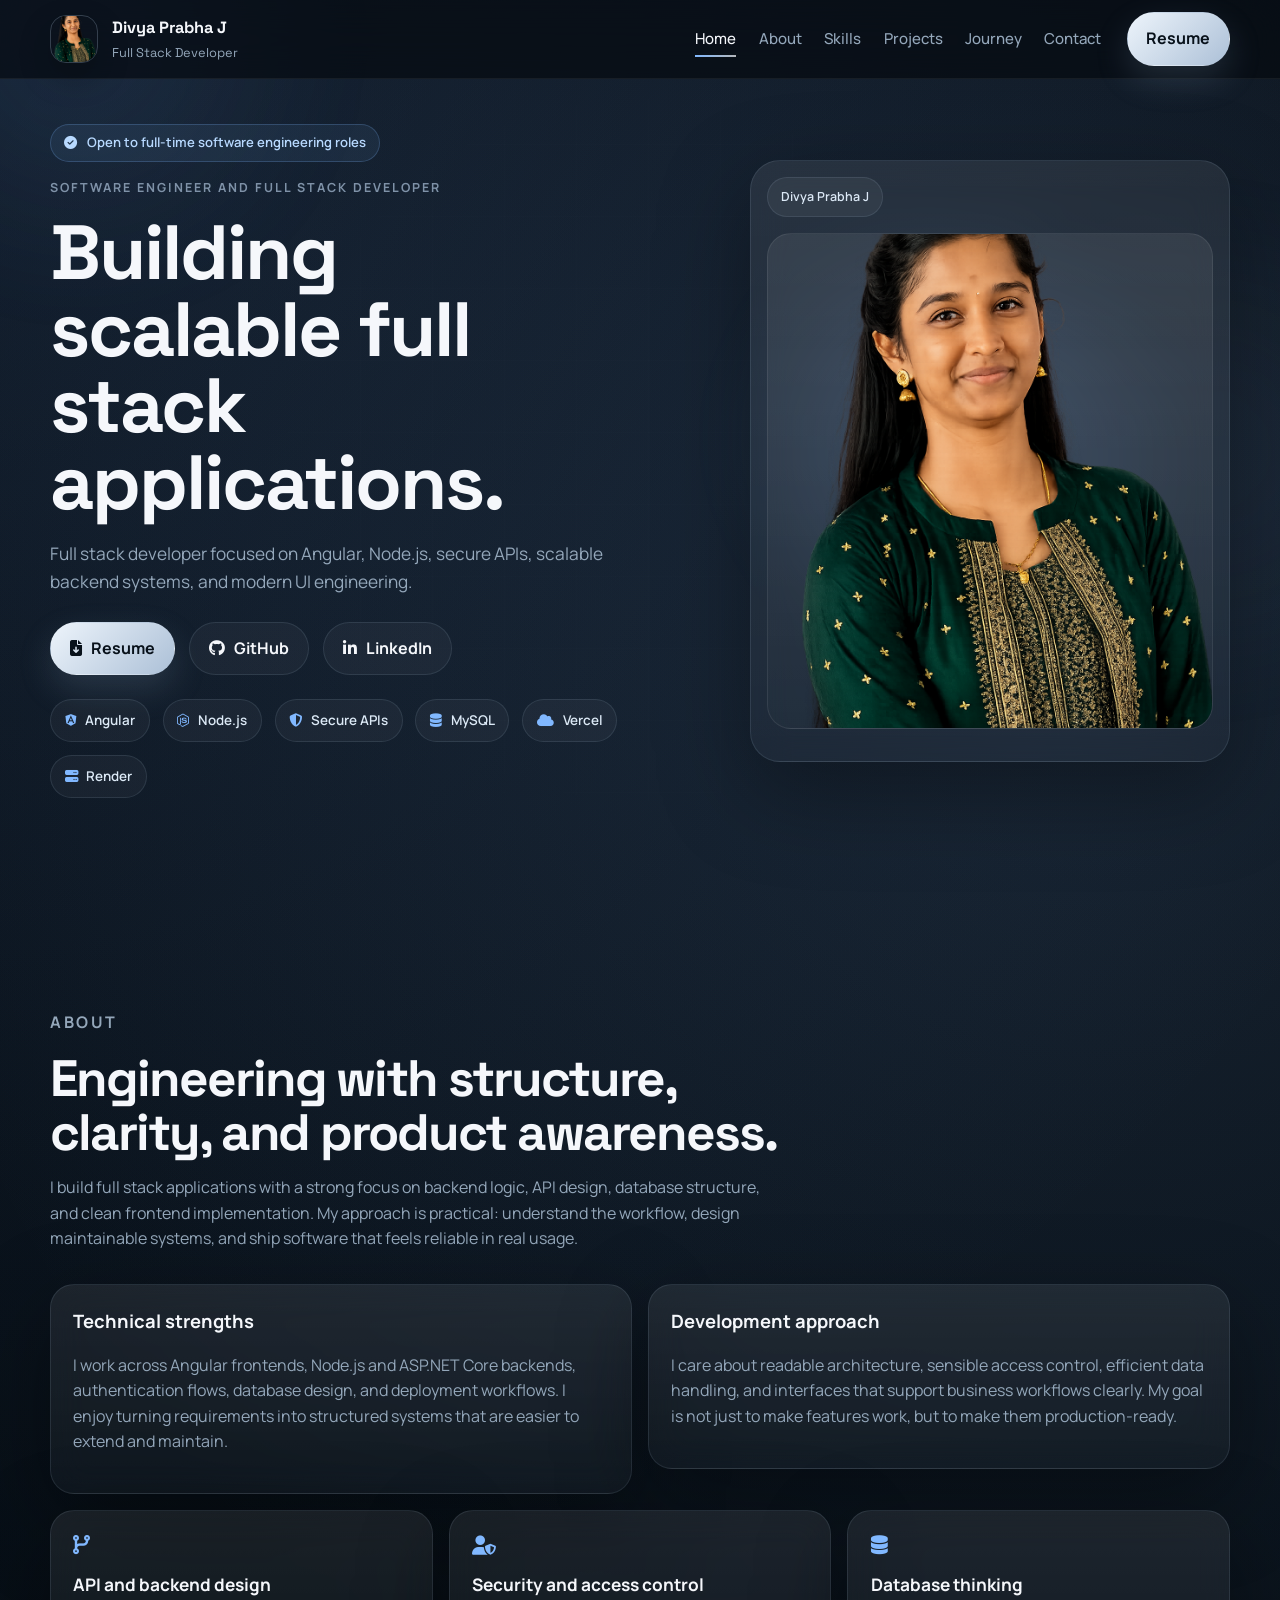
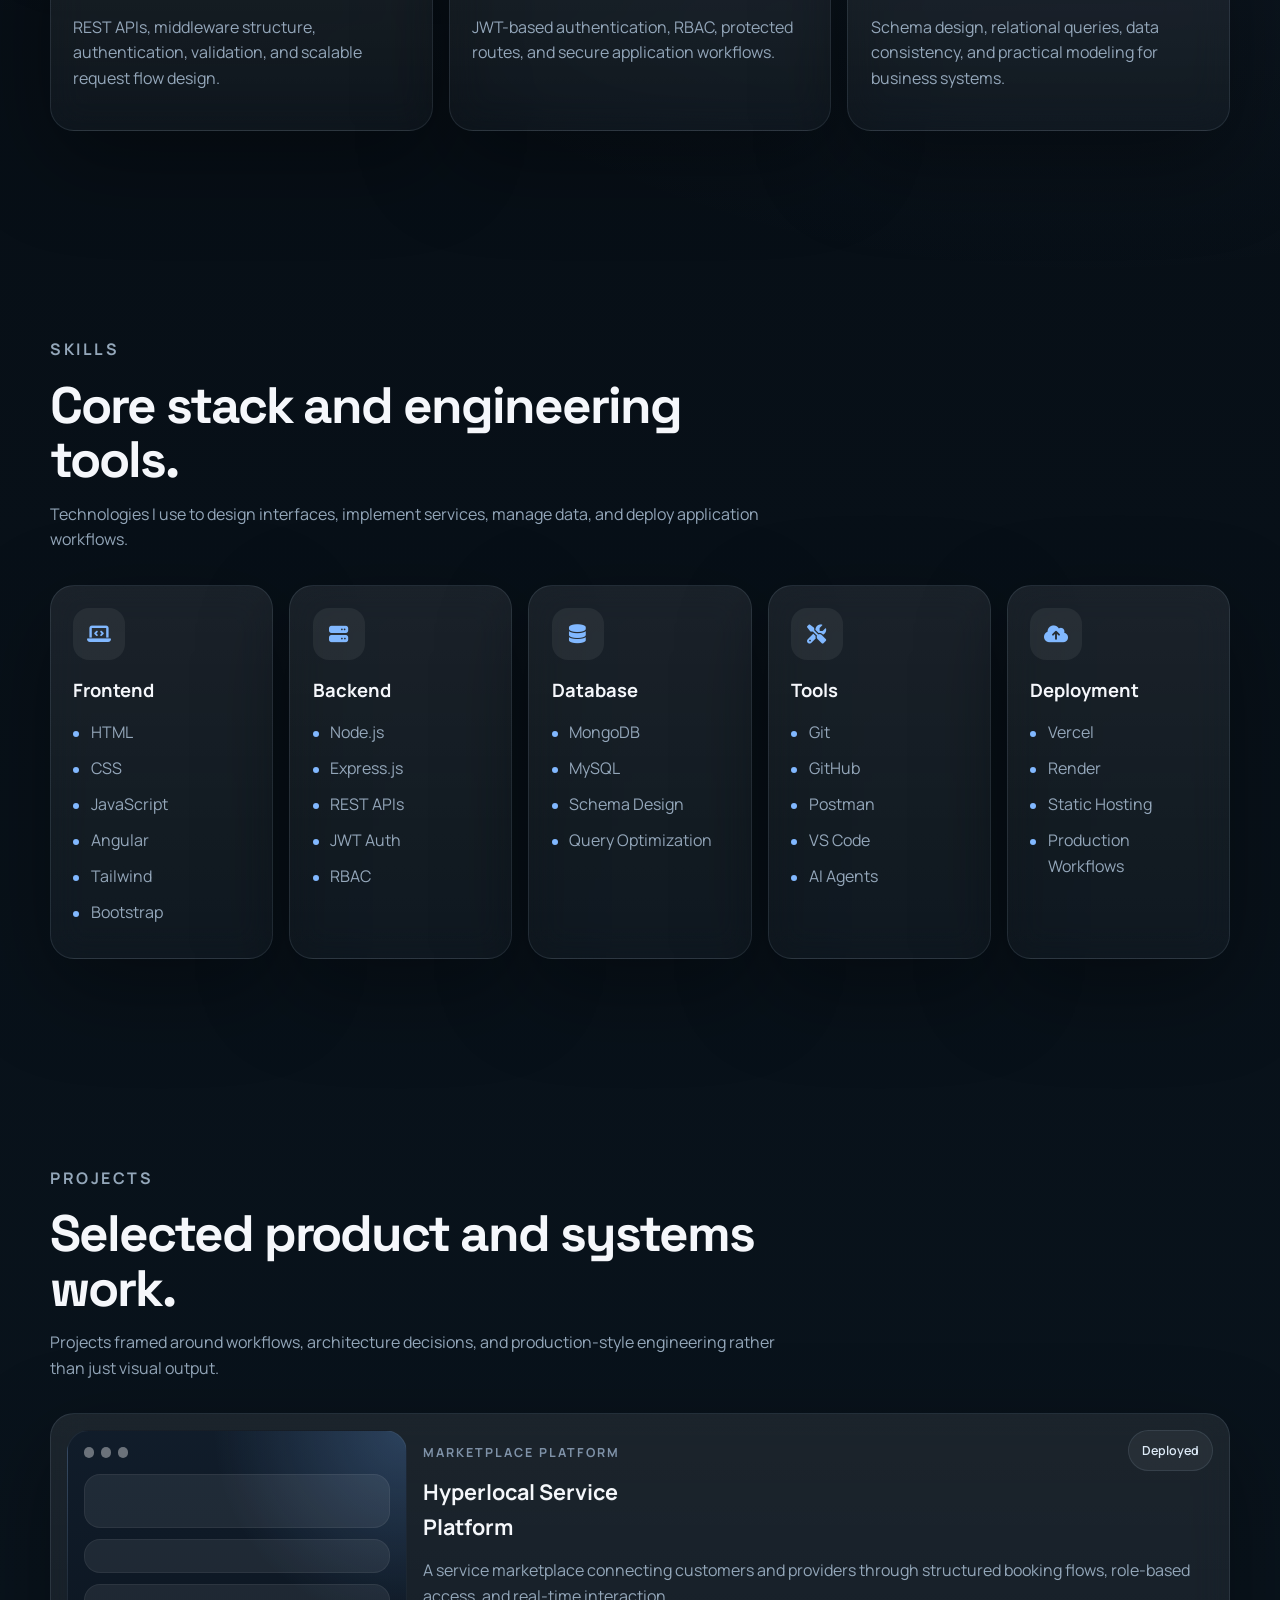
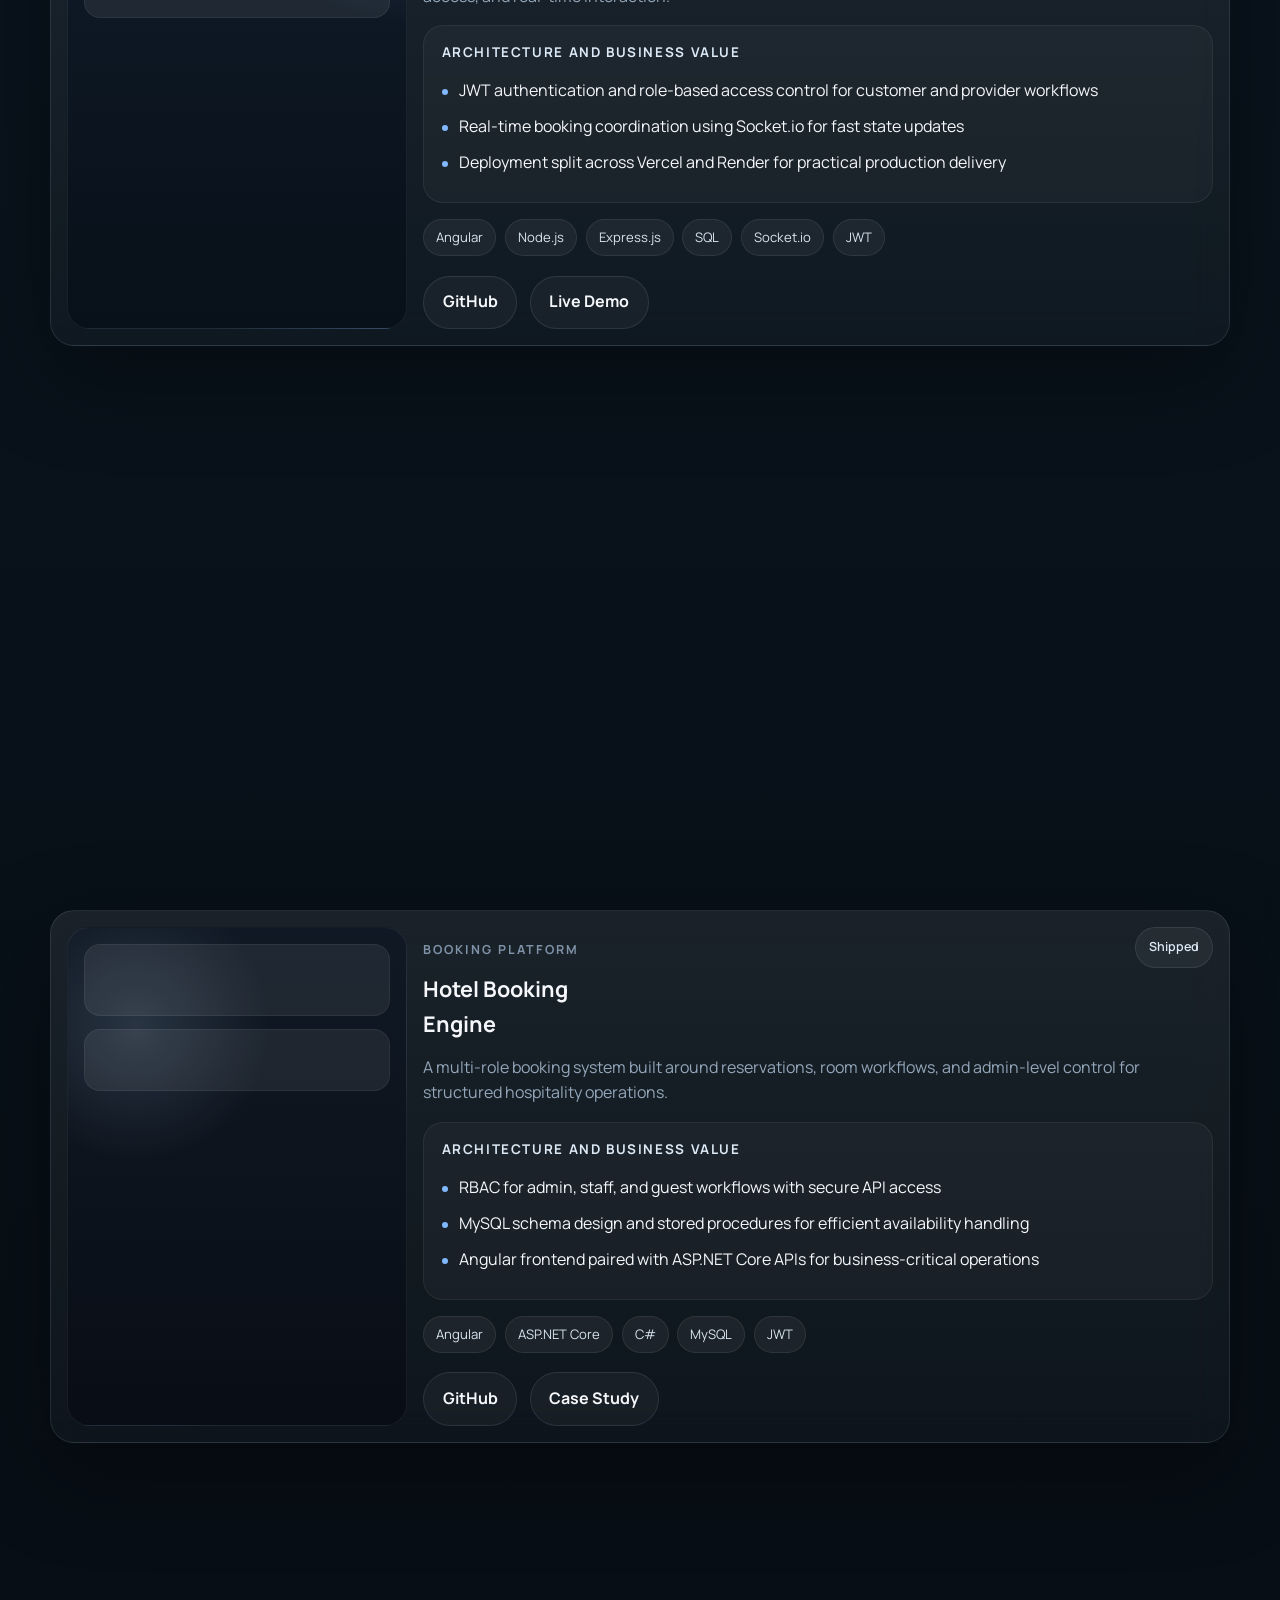
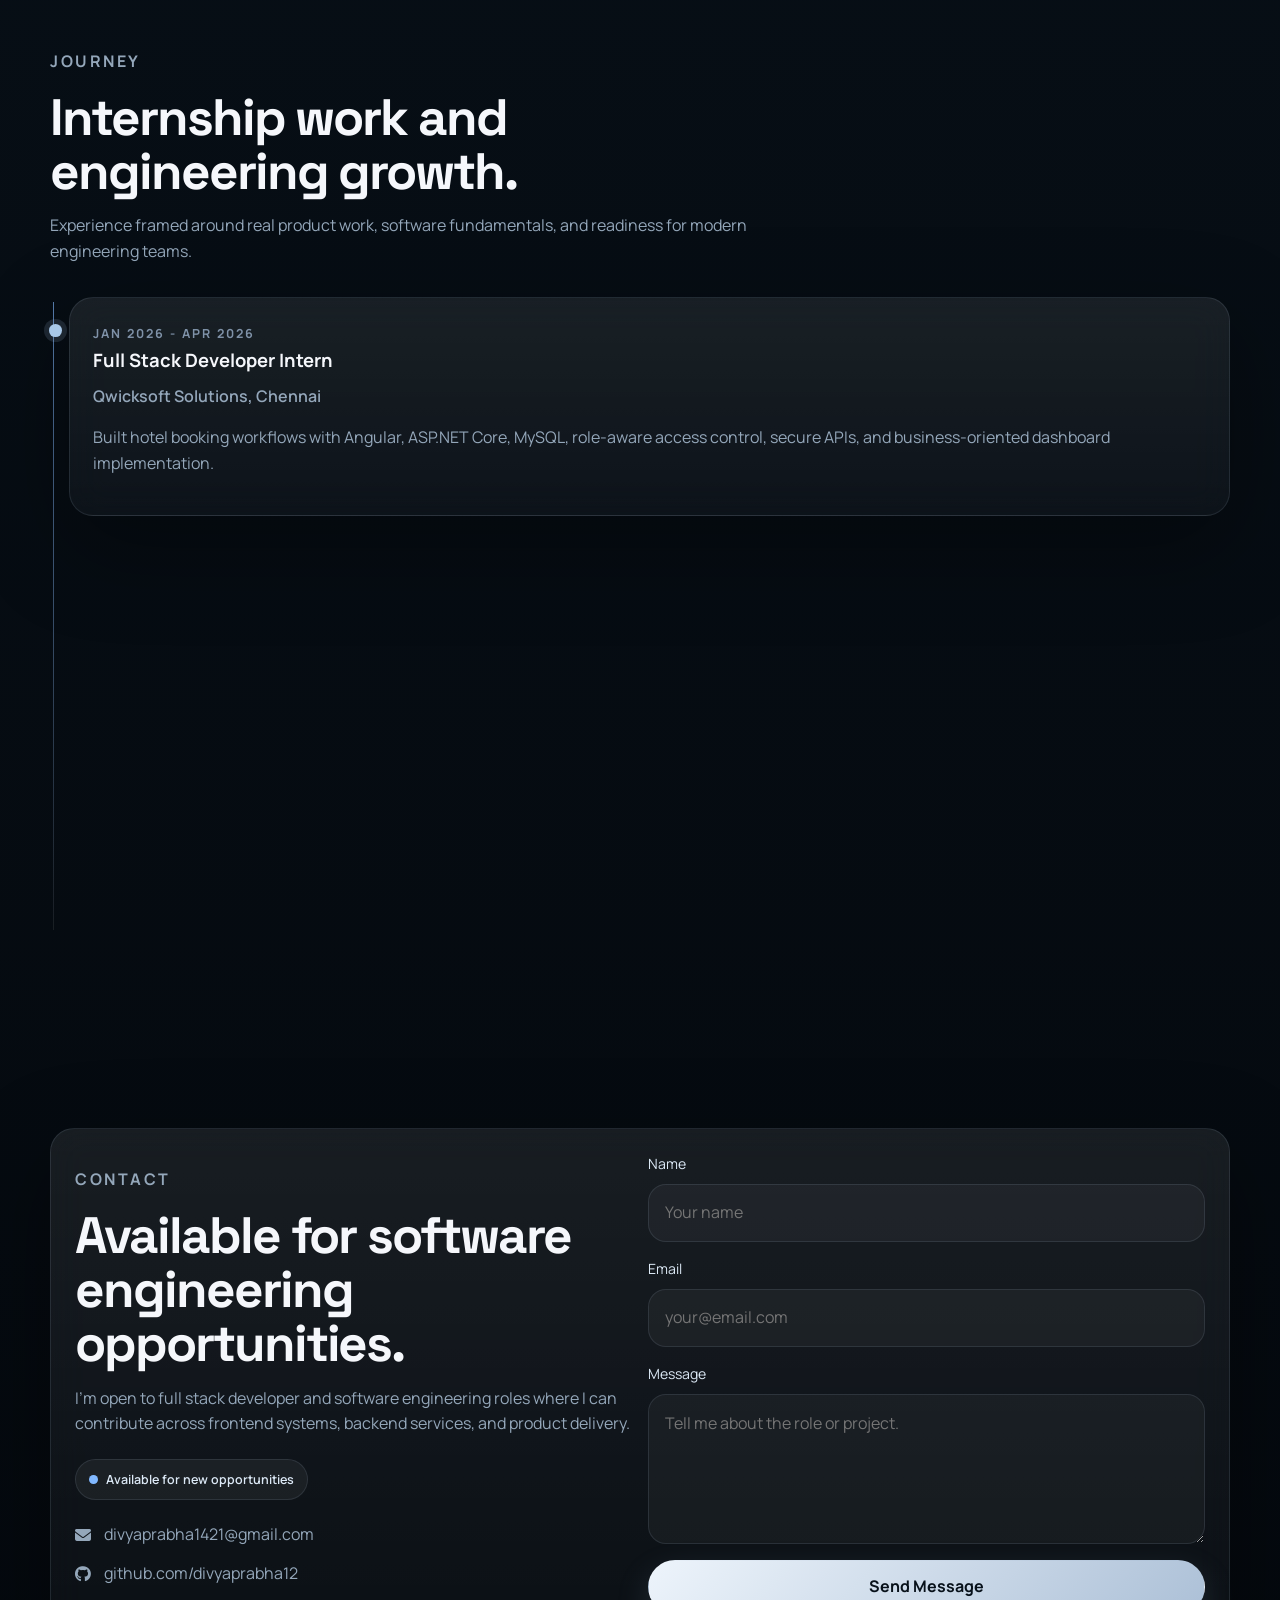
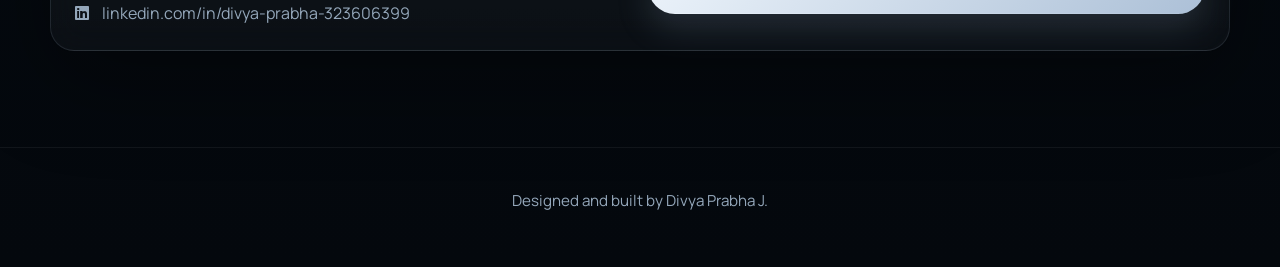
==== commit 68ce1504: "icon" ====
--- a/index.html
+++ b/index.html
@@ -14,6 +14,8 @@
   <meta property="og:type" content="website">
   <meta property="og:image" content="./assets/images/divya-prabha.png">
   <meta property="og:url" content="./">
+  <link rel="icon" type="image/svg+xml" href="./assets/images/favicon.svg">
+  <link rel="apple-touch-icon" href="./assets/images/favicon.svg">
   <link rel="preconnect" href="https://fonts.googleapis.com">
   <link rel="preconnect" href="https://fonts.gstatic.com" crossorigin>
   <link href="https://fonts.googleapis.com/css2?family=Manrope:wght@400;500;600;700;800&family=Space+Grotesk:wght@500;700&display=swap" rel="stylesheet">
